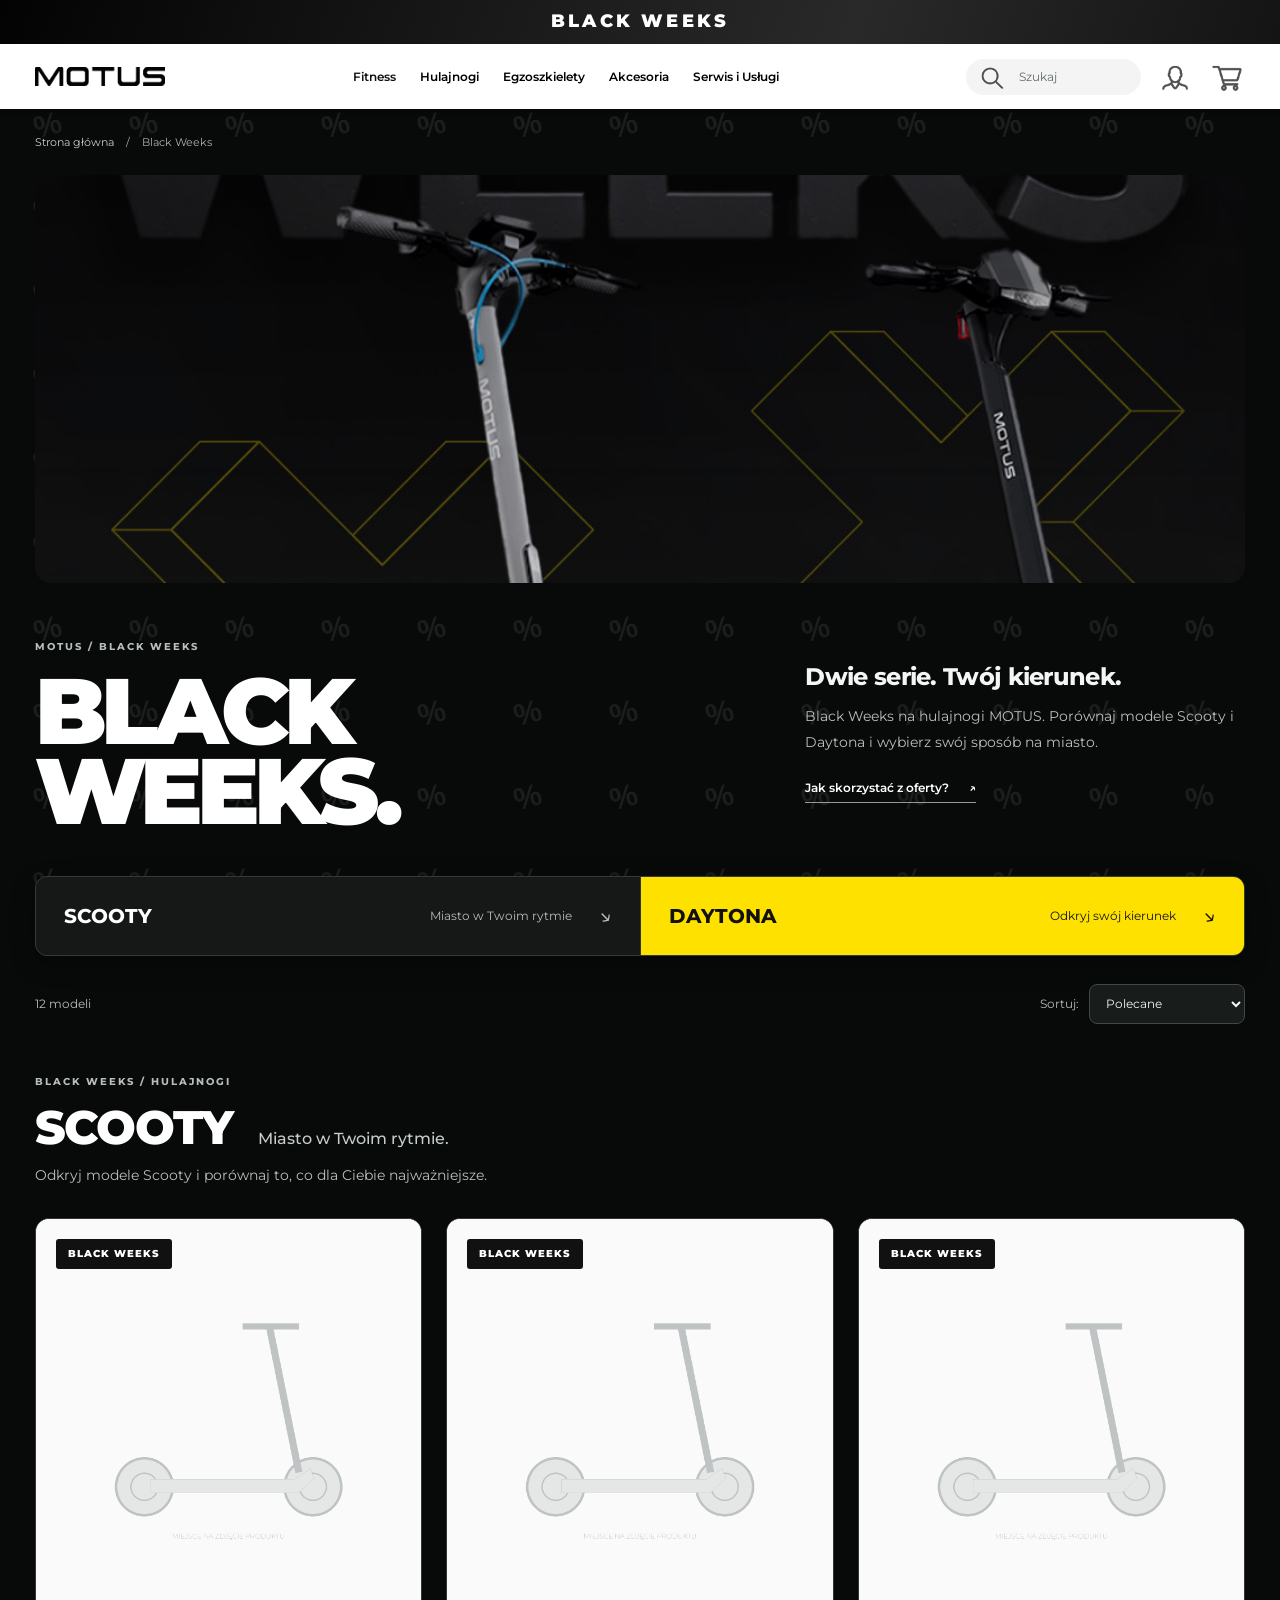
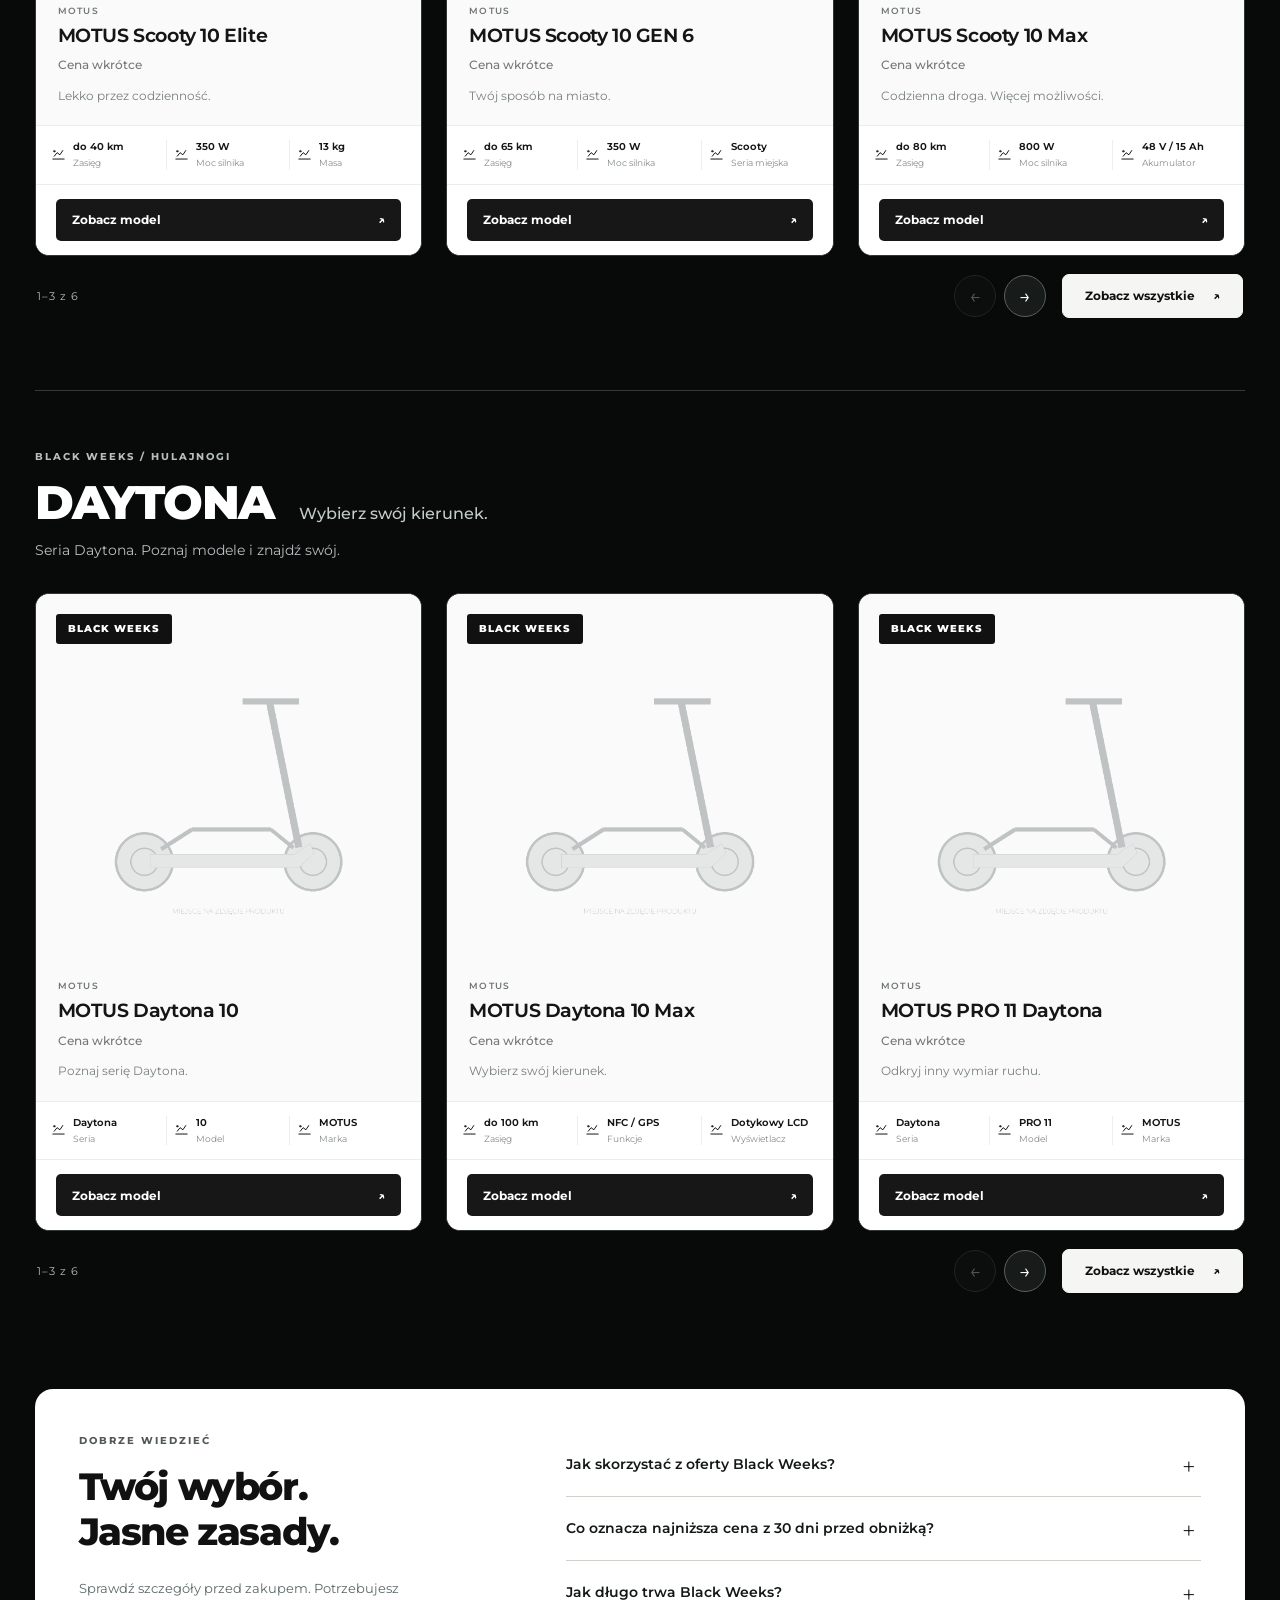
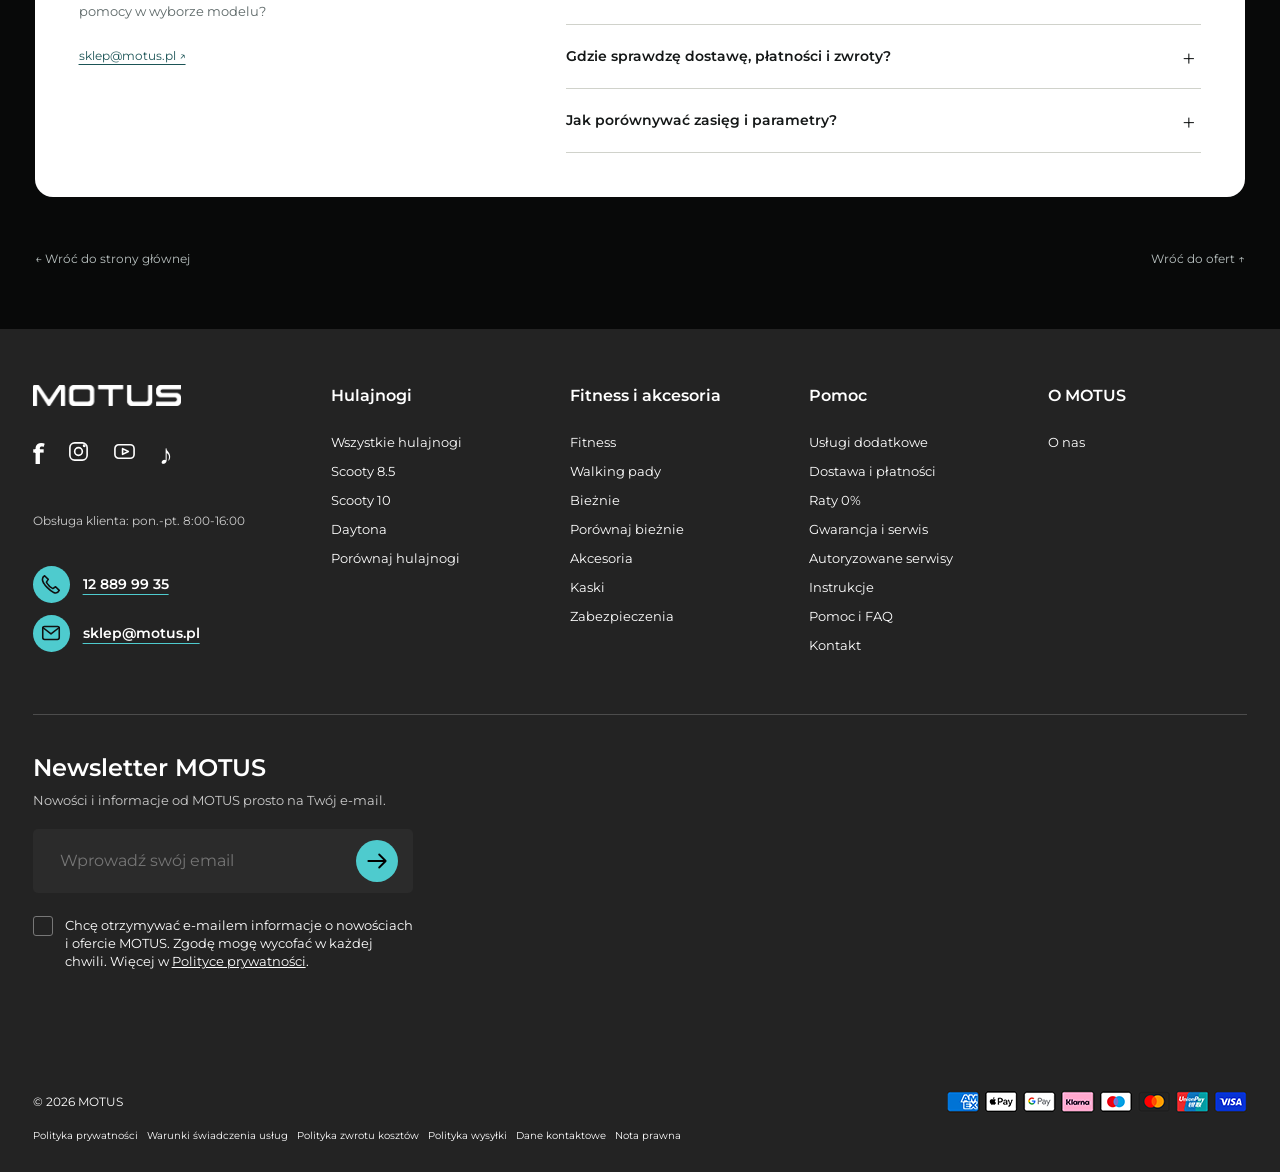
==== black-weeks.html @ 15ec22d4 "Add files via upload" ====
<!doctype html>
<html lang="pl"><head><meta charset="utf-8"><meta name="viewport" content="width=device-width, initial-scale=1"><title>BLACK WEEKS | MOTUS — Więcej ruchu. Na Twoich zasadach.</title><meta name="description" content="BLACK WEEKS MOTUS. Odkryj hulajnogi elektryczne Scooty i Daytona w akcji BLACK WEEKS MOTUS."><link rel="stylesheet" href="style.css"><link rel="stylesheet" href="black-weeks.css"><link rel="stylesheet" href="mega-menu.css"><script defer src="app.js"></script><script defer src="black-weeks-data.js"></script><script defer src="black-weeks.js"></script><script defer src="mega-menu.js"></script></head><body class="bw-page"><a class="skip-link" href="#main-content">Przejdź do treści</a>
<svg class="symbols" xmlns="http://www.w3.org/2000/svg"><defs>



<symbol id="arrow" viewBox="0 0 24 24"><path d="M4 12h16m-6-6 6 6-6 6"/></symbol>
<symbol id="phone" viewBox="0 0 24 24"><path d="m5 3 4 4-2 3c2 4 3 5 7 7l3-2 4 4c-3 6-9 1-13-3S0 6 5 3Z"/></symbol>
<symbol id="mail" viewBox="0 0 24 24"><rect x="3" y="5" width="18" height="14" rx="2"/><path d="m3 6 9 7 9-7"/></symbol>
<symbol id="instagram" viewBox="0 0 24 24"><rect x="3" y="3" width="18" height="18" rx="5"/><circle cx="12" cy="12" r="4"/><circle cx="18" cy="6" r=".7"/></symbol>
<symbol id="youtube" viewBox="0 0 24 24"><rect x="2" y="5" width="20" height="14" rx="4"/><path d="m10 9 6 3-6 3Z"/></symbol>
</defs></svg>
<a class="top-strip bw-topbar" href="black-weeks.html" aria-label="BLACK WEEKS — zobacz oferty"><span>BLACK WEEKS</span></a><header><button class="menu-toggle" type="button" aria-label="Otwórz menu" aria-expanded="false" aria-controls="main-nav"><span></span><span></span><span></span></button><a class="brand" href="index.html" aria-label="MOTUS — strona główna"><img src="assets/motus.png" alt="MOTUS"></a><nav id="main-nav" aria-label="Główna nawigacja"><button type="button" class="nav-inactive" disabled>Fitness</button><button type="button" class="mega-trigger" data-mega="scooters" aria-expanded="false" aria-controls="mega-scooters">Hulajnogi</button><button type="button" class="nav-inactive">Egzoszkielety</button><button type="button" class="nav-inactive">Akcesoria</button><button type="button" class="nav-inactive">Serwis i Usługi</button></nav><div class="tools"><form id="search-form" role="search"><button aria-label="Szukaj"><img class="header-icon" src="assets/icon-search.png" alt=""></button><input aria-label="Wyszukaj produkt" placeholder="Szukaj" maxlength="80"></form><button class="icon-button" data-demo="Panel klienta" aria-label="Konto klienta"><img class="header-icon" src="assets/icon-user.png" alt=""></button><button class="icon-button" data-demo="Twój koszyk jest pusty." aria-label="Koszyk"><img class="header-icon" src="assets/icon-cart.png" alt=""></button></div><div class="mega-shell" id="mega-shell" hidden></div></header><button class="menu-backdrop" type="button" aria-label="Zamknij menu" hidden></button>
<main id="main-content" class="bw-main">
<div class="bw-breadcrumb"><a href="index.html">Strona główna</a><span aria-hidden="true">/</span><span aria-current="page">Black Weeks</span></div>
<section class="bw-hero" aria-label="Baner BLACK WEEKS MOTUS"><picture><source media="(max-width:600px)" srcset="assets/black-weeks-hero-mobile.jpg" width="1080" height="1350"><img src="assets/black-weeks-hero.jpg" width="1816" height="612" alt="Czarna i grafitowa kompozycja z żółtym akcentem — baner Black Weeks MOTUS" fetchpriority="high"></picture></section>
<section class="bw-intro" aria-labelledby="bw-title"><div><p class="bw-kicker">MOTUS / BLACK WEEKS</p><h1 id="bw-title">BLACK<br><span>WEEKS.</span></h1></div><div class="bw-intro-copy"><p>Dwie serie. Twój kierunek.</p><p>Black Weeks na hulajnogi MOTUS. Porównaj modele Scooty i Daytona i wybierz swój sposób na miasto.</p><p class="bw-dates" id="bw-dates" hidden></p><a class="bw-inline-link" href="#bw-faq">Jak skorzystać z oferty? <span aria-hidden="true">↗</span></a></div></section>
<nav class="bw-category-nav" aria-label="Serie hulajnóg Black Weeks"><a href="#scooty" class="is-active" aria-current="location"><strong>Scooty</strong><span>Miasto w Twoim rytmie <b aria-hidden="true">↘</b></span></a><a href="#daytona"><strong>Daytona</strong><span>Odkryj swój kierunek <b aria-hidden="true">↘</b></span></a></nav>
<div class="bw-shopping-tools"><p id="bw-count" role="status">Oferty Black Weeks</p><label>Sortuj: <select id="bw-sort"><option value="recommended">Polecane</option><option value="price-up">Cena: rosnąco</option><option value="price-down">Cena: malejąco</option><option value="name">Nazwa: A–Z</option></select></label></div>


<section class="bw-product-section" id="scooty" aria-labelledby="scooty-title"><div class="bw-section-head"><div><p class="bw-kicker">BLACK WEEKS / HULAJNOGI</p><h2 id="scooty-title">Scooty<span>Miasto w Twoim rytmie.</span></h2><p>Odkryj modele Scooty i porównaj to, co dla Ciebie najważniejsze.</p></div></div><div class="bw-carousel" data-carousel="scooty"><div class="bw-product-grid" data-product-group="scooty" tabindex="0" aria-label="Oferty scooty — przewijaj poziomo"></div><div class="bw-carousel-bottom"><p class="bw-carousel-status" aria-live="polite"></p><div><button type="button" class="bw-carousel-prev" aria-label="Poprzednie produkty scooty">←</button><button type="button" class="bw-carousel-next" aria-label="Następne produkty scooty">→</button><button type="button" class="bw-see-all">Zobacz wszystkie <span aria-hidden="true">↗</span></button></div></div></div></section>
<section class="bw-product-section" id="daytona" aria-labelledby="daytona-title"><div class="bw-section-head"><div><p class="bw-kicker">BLACK WEEKS / HULAJNOGI</p><h2 id="daytona-title">Daytona<span>Wybierz swój kierunek.</span></h2><p>Seria Daytona. Poznaj modele i znajdź swój.</p></div></div><div class="bw-carousel" data-carousel="daytona"><div class="bw-product-grid" data-product-group="daytona" tabindex="0" aria-label="Oferty daytona — przewijaj poziomo"></div><div class="bw-carousel-bottom"><p class="bw-carousel-status" aria-live="polite"></p><div><button type="button" class="bw-carousel-prev" aria-label="Poprzednie produkty daytona">←</button><button type="button" class="bw-carousel-next" aria-label="Następne produkty daytona">→</button><button type="button" class="bw-see-all">Zobacz wszystkie <span aria-hidden="true">↗</span></button></div></div></div></section>
<section class="bw-help" id="bw-faq" aria-labelledby="bw-faq-title"><div><p class="bw-kicker">DOBRZE WIEDZIEĆ</p><h2 id="bw-faq-title">Twój wybór.<br>Jasne zasady.</h2><p>Sprawdź szczegóły przed zakupem. Potrzebujesz pomocy w wyborze modelu?</p><a href="mailto:sklep@motus.pl">sklep@motus.pl ↗</a></div><div class="bw-faq-list"><details><summary>Jak skorzystać z oferty Black Weeks?</summary><p>Wybierz serię hulajnóg, porównaj modele i otwórz szczegóły interesującego produktu. Przed zakupem sprawdź cenę, dostępność i warunki oferty na jego karcie.</p></details><details><summary>Co oznacza najniższa cena z 30 dni przed obniżką?</summary><p>To najniższa cena produktu z 30 dni poprzedzających wprowadzenie obniżki. Pozwala porównać aktualną ofertę z wcześniejszą ceną. Podany procent obniżki jest liczony od tej wartości.</p></details><details><summary>Jak długo trwa Black Weeks?</summary><p id="bw-duration">Termin akcji pojawi się po potwierdzeniu harmonogramu. Aktualne warunki sprawdzisz przy wybranej ofercie.</p><a data-campaign-link="termsUrl" hidden>Regulamin Black Weeks ↗</a></details><details><summary>Gdzie sprawdzę dostawę, płatności i zwroty?</summary><p>Szczegóły dostawy, dostępnych płatności oraz zwrotów sprawdzisz w warunkach sklepu i przed złożeniem zamówienia.</p><div class="bw-faq-links"><a data-campaign-link="shippingUrl" hidden>Dostawa i płatności ↗</a><a data-campaign-link="returnsUrl" hidden>Warunki zwrotów ↗</a></div></details><details><summary>Jak porównywać zasięg i parametry?</summary><p>Parametry prezentowane na kafelkach ułatwiają pierwszy wybór. Zasięg „do” jest wartością maksymalną deklarowaną dla określonych warunków. Pełną specyfikację i ograniczenia użytkowania sprawdź na karcie modelu.</p></details></div></section>
<div class="bw-bottom-cta"><a href="index.html">← Wróć do strony głównej</a><a href="#bw-title">Wróć do ofert ↑</a></div>
<noscript><p class="bw-noscript">Włącz JavaScript, aby wyświetlić oferty i sortować produkty.</p></noscript></main><footer><div class="footer-top"><section class="contact"><a href="index.html"><img class="footer-logo" src="assets/motus-white.png" alt="MOTUS"></a><div class="socials"><button data-demo="Facebook MOTUS" aria-label="Facebook"><b>f</b></button><button data-demo="Instagram MOTUS" aria-label="Instagram"><svg><use href="#instagram"/></svg></button><button data-demo="YouTube MOTUS" aria-label="YouTube"><svg><use href="#youtube"/></svg></button><button data-demo="TikTok MOTUS" aria-label="TikTok"><b>♪</b></button></div><p>Obsługa klienta: pon.-pt. 8:00-16:00</p><a class="contact-link" href="tel:+48128899935"><i><svg><use href="#phone"/></svg></i>12 889 99 35</a><a class="contact-link" href="mailto:sklep@motus.pl"><i><svg><use href="#mail"/></svg></i>sklep@motus.pl</a></section><section><h2>Hulajnogi</h2><div class="footer-links" data-links="Wszystkie hulajnogi|Scooty 8.5|Scooty 10|Daytona|Porównaj hulajnogi"></div></section><section><h2>Fitness i akcesoria</h2><div class="footer-links" data-links="Fitness|Walking pady|Bieżnie|Porównaj bieżnie|Akcesoria|Kaski|Zabezpieczenia"></div></section><section><h2>Pomoc</h2><div class="footer-links" data-links="Usługi dodatkowe|Dostawa i płatności|Raty 0%|Gwarancja i serwis|Autoryzowane serwisy|Instrukcje|Pomoc i FAQ|Kontakt"></div></section><section><h2>O MOTUS</h2><div class="footer-links" data-links="O nas"></div></section></div><section class="footer-news"><h2>Newsletter MOTUS</h2><p>Nowości i informacje od MOTUS prosto na Twój e-mail.</p><form class="newsletter dark" novalidate><div class="email-row"><input type="email" autocomplete="email" inputmode="email" aria-label="Twój e-mail do newslettera" placeholder="Wprowadź swój email" required maxlength="254"><button type="submit" aria-label="Zapisz się do newslettera"><svg><use href="#arrow"/></svg></button></div><label class="consent"><input type="checkbox" required><span>Chcę otrzymywać e-mailem informacje o nowościach i ofercie MOTUS. Zgodę mogę wycofać w każdej chwili. Więcej w <button type="button" data-demo="Polityka prywatności">Polityce prywatności</button>.</span></label><p class="form-status" aria-live="polite"></p></form></section><div class="footer-bottom"><div><p>© 2026 MOTUS</p><div class="legal" data-links="Polityka prywatności|Warunki świadczenia usług|Polityka zwrotu kosztów|Polityka wysyłki|Dane kontaktowe|Nota prawna"></div></div><img src="assets/payments.png" alt="Placeholder metod płatności"></div></footer>
<dialog id="info-dialog"><button class="close" aria-label="Zamknij">×</button><p class="eyebrow">MOTUS</p><h2></h2><p class="dialog-copy"></p><button class="dialog-ok">Rozumiem</button></dialog><div class="toast" role="status"></div><noscript><p class="no-js">Włącz JavaScript, aby korzystać z formularzy i wyszukiwarki.</p></noscript></body></html>
---- style.css ----
@font-face{font-family:Montserrat;src:url("assets/Montserrat-Variable.ttf") format("truetype");font-style:normal;font-weight:100 900;font-display:swap}
:root{--aqua:#4ecbce;--yellow:var(--aqua);--ink:#0a0a0a}*{box-sizing:border-box}html{scroll-behavior:smooth}body{margin:0;color:var(--ink);font-family:Montserrat,Arial,Helvetica,sans-serif;background:white;min-width:1100px}button,input{font:inherit}button,a,input{ -webkit-tap-highlight-color:transparent}button,a{touch-action:manipulation}button{cursor:pointer}a{color:inherit}svg{width:26px;height:26px;fill:none;stroke:currentColor;stroke-width:1.7;stroke-linecap:round;stroke-linejoin:round}.symbols{position:absolute;width:0;height:0;overflow:hidden}.top-strip{height:42px;background:var(--aqua)}header{height:74px;display:flex;align-items:center;justify-content:space-between;padding:0 2.7%;box-shadow:0 3px 5px #0002;gap:24px;position:relative;z-index:5;background:#fff}.brand img{width:194px;display:block}nav{display:flex;gap:46px;margin-left:auto;margin-right:auto}nav button{border:0;background:none;font-size:18px;font-weight:600;white-space:nowrap;padding:23px 0;position:relative}.tools{display:flex;align-items:center;gap:22px}#search-form{display:flex;align-items:center;width:220px;background:#f4f4f4;border-radius:30px;padding:5px 13px;transition:box-shadow .2s}#search-form:focus-within{box-shadow:0 0 0 2px var(--aqua)}#search-form button{border:0;background:none;padding:0;display:flex;color:#555}#search-form input{border:0;outline:0;background:transparent;min-width:0;width:100%;padding-left:14px;font-size:18px}.icon-button{padding:3px;border:0;background:none;color:#555;transition:color .2s,transform .2s}.icon-button:hover{color:var(--aqua);transform:translateY(-2px)}.icon-button svg{width:30px;height:30px}main{padding:50px 2.7% 0}.tiles{display:grid;grid-template-columns:1fr 1fr;gap:26px}.tile{display:block;position:relative;border-radius:17px;overflow:hidden;background:#e4eeee;aspect-ratio:895/612;isolation:isolate}.tile.wide{grid-column:1/-1;aspect-ratio:1816/612}.tile img{display:block;width:100%;height:100%;object-fit:cover;transition:transform .65s cubic-bezier(.2,.65,.3,1),filter .4s}.tile:hover img{transform:scale(1.025);filter:brightness(.94)}.premiere{text-align:center;padding:68px 0 60px;min-height:320px}.premiere h1{font-size:36px;margin:0 0 5px;font-weight:600;letter-spacing:-.6px}.premiere>p{font-size:21px;font-weight:600;margin:0 0 25px}.newsletter.light{width:735px;max-width:90%;margin:auto}.email-row{display:flex;align-items:center;gap:12px}.light .email-row input{width:100%;height:36px;border:2px solid #cecece;border-radius:22px;padding:0 18px;font-size:19px;min-width:0}.light .email-row button{border:2px solid black;border-radius:24px;background:white;white-space:nowrap;font-size:18px;font-weight:600;padding:5px 15px;transition:.2s}.light .email-row button:hover{background:black;color:white}.consent{display:flex;gap:12px;text-align:left;align-items:flex-start;cursor:pointer;font-size:12px;line-height:1.4;margin-top:19px}.consent input{appearance:none;flex-shrink:0;margin:0;width:20px;height:20px;border:1px solid #999;border-radius:3px;display:grid;place-items:center;cursor:pointer}.consent input:checked{background:var(--aqua);border-color:var(--aqua)}.consent input:checked:after{content:'✓';font-size:15px;color:#111}.consent button{display:inline;color:inherit;padding:0;border:0;background:none;font-size:inherit;text-decoration:underline}.light .consent span{color:#666}.form-status{font-size:13px;min-height:18px;margin:9px 0 0;text-align:left}.form-status.error{color:#bf2635}.form-status.success{color:#23877d}input[aria-invalid=true]{border-color:#bf2635!important}footer{background:#232323;color:#fff;padding:72px 2.55% 30px}.footer-top{display:grid;grid-template-columns:1.3fr 1fr 1fr 1fr 1fr;gap:60px;padding-bottom:68px;border-bottom:1px solid #ffffff30}.footer-logo{width:148px;display:block}.socials{display:flex;gap:23px;margin-top:34px;align-items:center}.socials button{border:0;padding:0;background:none;color:white;transition:color .2s,transform .2s}.socials button:hover{color:var(--yellow);transform:translateY(-3px)}.socials svg{width:23px;height:23px}.socials b{font-size:28px;line-height:1}.contact>p{font-size:14px;color:#ccc;margin:45px 0 38px}.contact-link{display:flex;align-items:center;gap:13px;font-size:16px;font-weight:600;text-decoration-color:var(--yellow);text-underline-offset:5px;margin-bottom:12px}.contact-link i{border-radius:50%;background:var(--yellow);color:#111;display:grid;place-items:center;width:37px;height:37px}.contact-link svg{width:22px;height:22px}footer h2{font-size:16px;margin:1px 0 29px;font-weight:600}.footer-links{display:flex;align-items:flex-start;flex-direction:column;gap:16px}.footer-links button,.legal button{border:0;background:none;color:inherit;font-size:15px;padding:0;text-align:left;transition:color .2s}.footer-links button:hover,.legal button:hover{color:var(--yellow);text-decoration:underline;text-underline-offset:4px}.footer-news{margin-top:38px;width:453px}.footer-news h2{font-size:24px;margin:0 0 10px}.footer-news>p{font-size:13px;color:#ccc;margin:0 0 21px}.dark .email-row{background:#2b2b2b;border-radius:5px;padding:11px 15px 11px 25px}.dark .email-row input{width:100%;min-width:0;background:transparent;border:0;color:#fff;outline:0;font-size:15px;height:40px}.dark .email-row:focus-within{outline:1px solid var(--yellow)}.dark .email-row button{border:0;width:42px;height:42px;flex-shrink:0;display:grid;place-items:center;background:var(--yellow);border-radius:50%;transition:transform .2s}.dark .email-row button:hover{transform:translateX(3px)}.dark .consent{font-size:13px;line-height:1.4;margin-top:23px}.dark .consent input{width:18px;height:18px;background:transparent;border-color:#777}.dark .consent input:checked{background:var(--yellow)}.dark .form-status.error{color:#ff9aa4}.dark .form-status.success{color:#78ded1}.footer-bottom{display:flex;justify-content:space-between;align-items:flex-end;margin-top:86px;font-size:12px}.footer-bottom p{margin:0 0 20px}.legal{display:flex;gap:12px}.legal button{font-size:12px}.footer-bottom>img{width:300px;height:80px;object-fit:contain;object-position:bottom}dialog{border:0;border-radius:20px;max-width:500px;padding:44px;box-shadow:0 30px 100px #0004}dialog::backdrop{background:#0006;backdrop-filter:blur(5px)}dialog h2{font-size:28px}.dialog-copy{color:#666;line-height:1.6}.eyebrow{color:var(--aqua);letter-spacing:3px;font-size:12px;font-weight:bold}.close{position:absolute;right:15px;top:10px;border:0;background:none;font-size:30px}.dialog-ok{border:0;border-radius:30px;background:var(--aqua);padding:12px 25px;font-weight:bold;margin-top:15px}.toast{position:fixed;bottom:24px;left:50%;transform:translate(-50%,15px);background:#222;color:white;padding:14px 24px;border-radius:10px;opacity:0;pointer-events:none;z-index:20;transition:.3s}.toast.show{opacity:1;transform:translate(-50%,0)}:focus-visible{outline:3px solid #26aeb2;outline-offset:5px}.no-js{position:fixed;bottom:0;background:var(--aqua);padding:14px;width:100%;margin:0}@media(max-width:1500px){.top-strip{height:31px}header{height:65px}.brand img{width:155px}nav{gap:28px}nav button{font-size:14px}.tools{gap:16px}#search-form{width:175px}#search-form input{font-size:14px}main{padding-top:38px}.tiles{gap:20px}.premiere{padding:52px 0 42px;min-height:260px}.premiere h1{font-size:29px}.premiere>p{font-size:17px}.newsletter.light{width:600px}footer{padding-top:56px}.footer-top{gap:40px;padding-bottom:50px}.footer-links{gap:13px}.footer-links button{font-size:13px}.contact>p{font-size:12px}.contact-link{font-size:14px}.footer-news{width:380px}.footer-bottom{margin-top:65px}.legal{gap:9px}.legal button{font-size:10px}}@media(prefers-reduced-motion:reduce){*,*:before,*:after{scroll-behavior:auto!important;transition:none!important;animation:none!important}}

/* Desktop update: raster header icons, expandable AI badge and category hover. */
.header-icon{display:block;width:30px;height:30px;object-fit:contain;transition:filter .2s}#search-form .header-icon{width:26px;height:26px}.icon-button:hover .header-icon{filter:brightness(0) saturate(100%) invert(75%) sepia(40%) saturate(621%) hue-rotate(132deg) brightness(91%) contrast(88%)}
.ai{position:absolute;z-index:3;top:0;right:0;display:flex;align-items:center;gap:0;width:38px;height:38px;padding:0 10px;border:0;border-radius:0 16px 0 10px;background:#ffffff20;color:#ffffffa6;overflow:hidden;text-align:left;white-space:nowrap;transition:width .4s ease,height .4s ease,background .3s,color .3s,padding .4s;cursor:help}.ai-mark{font-size:16px;font-weight:600;flex:none}.ai-copy{font-size:19px;font-weight:600;line-height:1.25;opacity:0;transform:translateX(8px);transition:opacity .2s,transform .3s;margin-left:24px}.ai:hover .ai-copy,.ai:focus-visible .ai-copy,.ai.is-open .ai-copy{opacity:1;transform:none;transition-delay:.1s}.ai-mark{transition:font-size .35s}
.tile-overlay{position:absolute;inset:35% 0 0;display:flex;flex-direction:column;justify-content:flex-end;padding:30px 32px;color:white;background:linear-gradient(0deg,#000f 0%,#000a 37%,#0000 100%);opacity:0;transform:translateY(10px);transition:opacity .35s,transform .35s;pointer-events:none}.tile:hover .tile-overlay,.tile:focus-within .tile-overlay{opacity:1;transform:none;pointer-events:auto}.tile-overlay h2{font-size:30px;line-height:1.2;font-weight:600;margin:0 0 3px}.tile-overlay p{font-size:17px;font-weight:500;margin:0 0 12px}.tile-actions{display:flex;gap:12px}.tile-actions button{border:1px solid white;background:transparent;color:white;font-size:13px;font-weight:500;border-radius:24px;padding:5px 13px;transition:background .2s,color .2s,border-color .2s,transform .2s}.tile-actions button:hover{background:var(--aqua);border-color:var(--aqua);color:#102526;transform:translateY(-2px)}.tile:has(.ai:hover) .tile-overlay{opacity:0;pointer-events:none}.light .email-row button:hover{background:var(--aqua);border-color:var(--aqua);color:#102526}.dialog-ok:hover{filter:brightness(.92)}.contact-link:hover{color:var(--aqua)}
@media(max-width:1500px){.ai{width:30px;height:30px;padding:0 8px}.ai-mark{font-size:12.5px}.ai-copy{font-size:15px;margin-left:20px}.tile-overlay{padding:23px 24px}.tile-overlay h2{font-size:24px}.tile-overlay p{font-size:14px}.tile-actions button{font-size:11px;padding:4px 11px}}

/* Revision 3: compact disclosure, centered signup and rotating information strip. */
nav{gap:32px}nav button{font-size:15px;padding:18px 0;transition:color .2s}nav button:hover,nav button:focus-visible{color:var(--aqua)}
.ai-copy{font-size:11px;line-height:1.2;margin-left:12px;white-space:nowrap;font-weight:500}
.ai:hover,.ai:focus-visible,.ai.is-open{width:410px;height:38px;padding:0 12px;background:#0b2020f2;color:white;border-radius:0 16px 0 10px}
.ai:hover .ai-mark,.ai:focus-visible .ai-mark,.ai.is-open .ai-mark{font-size:16px}
.premiere{display:flex;flex-direction:column;align-items:center;text-align:center;padding:68px 0 60px;min-height:320px}
.premiere h1{width:100%;font-size:36px;line-height:1.25;margin:0 0 5px;letter-spacing:-.6px;font-weight:600}
.premiere>p{width:100%;font-size:21px;line-height:1.4;margin:0 0 25px;font-weight:600}
.premiere .newsletter{margin:0 auto;width:735px;max-width:90%}.premiere .email-row{width:100%}.premiere .email-row input{flex:1}.premiere .consent{width:100%}
.top-strip{height:56px;display:flex;align-items:center;justify-content:center;background:var(--aqua);color:#102526}
.strip-inner{width:540px;display:grid;grid-template-columns:30px 1fr 30px;align-items:center;gap:20px}.strip-message{display:flex;align-items:center;justify-content:center;gap:9px;min-width:0;font-size:13px;line-height:1.3}.strip-text{white-space:nowrap}.strip-icon{display:flex;align-items:center;justify-content:center}.strip-icon svg{width:19px;height:19px;stroke-width:1.5}.strip-prev,.strip-next{border:0;background:none;color:inherit;font-size:23px;line-height:1;padding:4px;transition:transform .2s,opacity .2s}.strip-prev:hover{transform:translateX(-3px)}.strip-next:hover{transform:translateX(3px)}.strip-message.is-changing{animation:strip-fade .35s ease}.strip-message.is-premiere{font-weight:700}
@keyframes strip-fade{from{opacity:0;transform:translateY(5px)}to{opacity:1;transform:translateY(0)}}
@media(max-width:1500px){nav{gap:24px}nav button{font-size:12px}.ai-copy{font-size:10px;margin-left:10px}.ai:hover,.ai:focus-visible,.ai.is-open{width:365px;height:30px;padding:0 9px}.ai:hover .ai-mark,.ai:focus-visible .ai-mark,.ai.is-open .ai-mark{font-size:12.5px}.premiere{padding:52px 0 42px;min-height:260px}.premiere h1{font-size:29px}.premiere>p{font-size:17px}.premiere .newsletter{width:600px}.top-strip{height:42px}}

/* Responsive layout: desktop, tablet and portrait mobile. */
body{min-width:0;overflow-wrap:break-word}.brand{flex-shrink:0}.brand img{width:162px;height:auto}.tile picture{display:block;width:100%;height:100%}.category-image{width:100%;height:100%}.menu-toggle,.menu-backdrop{display:none}.skip-link{position:fixed;top:8px;left:8px;transform:translateY(-160%);background:white;padding:12px;z-index:100}.skip-link:focus{transform:none}.consent input{min-width:20px;min-height:20px}.newsletter input[type=email]{font-size:16px}button{font-family:inherit}dialog{width:min(500px,calc(100% - 32px));max-height:calc(100dvh - 32px);overflow:auto}.strip-inner{max-width:100%}.image-error{overflow-wrap:anywhere}
@media(max-width:1500px){.brand img{width:130px}}
@media(min-width:1025px) and (max-width:1200px){header{gap:16px;padding-inline:24px}nav{gap:17px}nav button{font-size:11px}.tools{gap:10px}#search-form{width:150px}.brand img{width:120px}.footer-top{gap:24px}.footer-bottom{gap:24px}.legal{flex-wrap:wrap}}
@media(max-width:1024px){
header{position:sticky;top:0;height:72px;padding:0 24px;gap:16px;flex-wrap:wrap;z-index:15}.brand img{width:122px}.menu-toggle{display:flex;flex-direction:column;justify-content:center;gap:5px;width:44px;height:44px;flex-shrink:0;border:0;background:none;padding:10px;color:#151515}.menu-toggle span{display:block;width:23px;height:2px;background:currentColor;transition:transform .2s,opacity .2s}.menu-toggle[aria-expanded=true] span:nth-child(1){transform:translateY(7px) rotate(45deg)}.menu-toggle[aria-expanded=true] span:nth-child(2){opacity:0}.menu-toggle[aria-expanded=true] span:nth-child(3){transform:translateY(-7px) rotate(-45deg)}
header nav{display:none;position:absolute;top:100%;left:0;width:min(400px,100%);margin:0;padding:22px 24px 28px;background:white;box-shadow:0 14px 22px #0002;border-top:1px solid #eee;max-height:calc(100dvh - 72px);overflow:auto;flex-direction:column;gap:0}header nav.is-open{display:flex}header nav button{text-align:left;font-size:16px;padding:18px 8px;border-bottom:1px solid #eee}.tools{margin-left:auto;gap:12px}#search-form{width:220px;height:40px}.icon-button{display:grid;place-items:center;width:44px;height:44px}.header-icon{width:25px;height:25px}.menu-backdrop:not([hidden]){display:block;position:fixed;inset:0;z-index:14;background:#0005;border:0;backdrop-filter:blur(2px)}body.menu-open{overflow:hidden}
main{padding:26px 24px 0}.tiles{gap:18px}.tile,.tile.wide{border-radius:14px}.footer-top{grid-template-columns:repeat(4,minmax(0,1fr));gap:30px}.contact{grid-column:1/-1}.contact>p{margin:24px 0 18px}.socials{margin-top:24px}.footer-bottom{align-items:flex-start;gap:28px;flex-direction:column;margin-top:40px}.legal{flex-wrap:wrap;gap:12px}.legal button{font-size:11px}.footer-bottom>img{height:50px;object-position:left}.premiere h1{font-size:27px}.premiere>p{font-size:16px}.premiere{padding:48px 0 38px}
}
/* Touch devices show category information without requiring hover. */
@media(hover:none),(pointer:coarse){.tile-overlay{opacity:1;transform:none;pointer-events:auto}.tile:has(.ai:hover) .tile-overlay{opacity:1;pointer-events:auto}.tile:hover img{transform:none;filter:none}}
@media(max-width:760px){.footer-top{grid-template-columns:repeat(2,minmax(0,1fr))}.footer-links button{font-size:14px}.footer-links{gap:17px}footer{padding:40px 24px 24px}.footer-news{width:100%;max-width:453px}.premiere .newsletter{max-width:100%}#search-form{width:180px}.ai-copy{white-space:normal}.ai:hover,.ai:focus-visible,.ai.is-open{max-width:100%;width:330px;height:38px}.ai{height:38px;width:38px;padding:0 10px}.ai-mark,.ai:hover .ai-mark,.ai:focus-visible .ai-mark,.ai.is-open .ai-mark{font-size:16px}}
@media(max-width:600px){
.top-strip{height:44px}.strip-inner{width:100%;padding:0 10px;grid-template-columns:36px 1fr 36px;gap:4px}.strip-prev,.strip-next{width:36px;height:40px;display:grid;place-items:center;font-size:21px}.strip-message{font-size:10px;gap:6px;line-height:1.3}.strip-text{white-space:normal;text-align:center}.strip-icon svg{width:17px;height:17px;flex-shrink:0}
header{height:112px;padding:10px 16px 8px;gap:4px 10px;display:grid;grid-template-columns:40px 1fr auto;grid-template-rows:40px 40px}.menu-toggle{width:40px;height:40px;padding:8px}.brand img{width:110px}.tools{display:contents}.tools .icon-button{grid-column:3;grid-row:1;width:40px;height:40px}.tools .icon-button[data-demo="Panel klienta"]{display:none}#search-form{grid-column:1/-1;grid-row:2;width:100%;height:38px;border-radius:8px;padding:0 12px}#search-form input{font-size:16px;padding-left:10px;height:38px}#search-form button{min-width:28px;min-height:34px;align-items:center}#search-form .header-icon{width:21px;height:21px}header nav{max-height:calc(100dvh - 112px);width:100%;padding:12px 18px 24px}header nav::after{content:'MOTUS · Ruch w Twoim rytmie';font-size:11px;color:#777;padding:24px 8px 0}
main{padding:16px 12px 0}.tiles{grid-template-columns:minmax(0,1fr);gap:14px}.tile,.tile.wide{grid-column:auto;aspect-ratio:1080/1350;border-radius:14px}.tile-overlay,.tile:hover .tile-overlay,.tile:focus-within .tile-overlay,.tile:has(.ai:hover) .tile-overlay{inset:35% 0 0;opacity:1;transform:none;pointer-events:auto;padding:22px 20px;background:linear-gradient(0deg,#000e 0%,#0008 48%,#0000 100%)}.tile-overlay h2{font-size:26px;font-weight:600;margin-bottom:5px}.tile-overlay p{font-size:13px;line-height:1.5;margin:0 0 14px}.tile-actions{gap:8px;flex-wrap:wrap}.tile-actions button{font-size:11px;min-height:40px;padding:8px 14px;border-radius:24px}.tile:hover img{transform:none;filter:none}.ai{width:34px;height:34px;border-radius:0 14px 0 9px;padding:0 9px}.ai-mark,.ai:hover .ai-mark,.ai:focus-visible .ai-mark,.ai.is-open .ai-mark{font-size:14px}.ai-copy{font-size:9px;line-height:1.3;margin-left:10px}.ai:hover,.ai:focus-visible,.ai.is-open{width:min(310px,100%);height:34px;padding:0 9px;border-radius:0 14px 0 9px}
.premiere{padding:42px 8px 34px;min-height:0}.premiere h1{font-size:25px;line-height:1.25;max-width:360px;letter-spacing:-.6px;margin-bottom:12px;text-wrap:balance}.premiere>p{font-size:14px;line-height:1.6;font-weight:500;max-width:360px;margin-bottom:22px}.premiere .newsletter{width:100%;max-width:420px}.light .email-row{flex-direction:column;align-items:stretch;gap:10px}.light .email-row input{flex:auto;width:100%;height:46px;padding:0 15px;border-radius:8px}.light .email-row button{height:44px;border:0;border-radius:8px;background:var(--aqua);color:#102526;font-size:14px}.consent{font-size:11px;line-height:1.6;gap:10px;margin-top:16px}.form-status{font-size:12px;line-height:1.5}.dark .consent{font-size:11px}.dark .email-row{padding:8px 12px 8px 15px}.dark .email-row input{font-size:16px}.dark .email-row button{width:40px;height:40px}
footer{padding:36px 20px 25px}.footer-top{gap:32px 18px;padding-bottom:32px}.footer-logo{width:120px}.socials{gap:12px;margin-top:17px}.socials button{width:38px;height:38px;display:grid;place-items:center}.socials b{font-size:25px}.contact>p{font-size:11px;margin:22px 0 17px}.contact-link{font-size:13px;min-height:40px}.contact-link i{width:32px;height:32px}.footer-top h2{font-size:13px;margin-bottom:20px}.footer-links{gap:3px}.footer-links button{font-size:12px;min-height:36px;line-height:1.5;padding:6px 0}.footer-news{margin-top:30px}.footer-news h2{font-size:21px}.footer-news>p{font-size:11px;line-height:1.6}.footer-bottom{margin-top:35px;gap:17px}.footer-bottom p{font-size:10px;margin-bottom:16px}.legal{gap:3px 12px}.legal button{font-size:10px;min-height:32px}.footer-bottom>img{width:260px;max-width:100%;height:auto}.toast{width:calc(100% - 32px);font-size:12px;line-height:1.5}dialog{padding:32px 24px}dialog h2{font-size:23px}.dialog-copy{font-size:14px}.dialog-ok{min-height:44px}
}
@media(max-width:360px){.strip-message{font-size:9px}.tile-overlay{padding:18px 16px!important}.tile-overlay h2{font-size:23px}.tile-actions button{font-size:10px;padding:8px 11px}.premiere h1{font-size:23px}.ai-copy{font-size:8.5px}.ai:hover,.ai:focus-visible,.ai.is-open{width:285px}}
@media(prefers-reduced-motion:reduce){*,*::before,*::after{animation:none!important;transition:none!important;scroll-behavior:auto!important}}

.mobile-account{display:none}@media(max-width:600px){header nav .mobile-account{display:block}}

/* Why MOTUS and purchase reassurance. Shared PNG assets for both sections. */
.why-motus{padding-top:76px}.section-heading{text-align:center;margin-bottom:34px}.section-heading h2{font-size:36px;font-weight:600;letter-spacing:-1px;line-height:1.2;margin:0 0 12px}.section-heading p{margin:0;font-size:15px;line-height:1.6;color:#697273}.benefits-grid{display:grid;grid-template-columns:repeat(3,minmax(0,1fr));gap:18px}.benefit-card{min-width:0;display:flex;flex-direction:column;align-items:flex-start;padding:28px;border:1px solid #e8eeee;border-radius:16px;background:#f7f9f9;transition:background .25s,border-color .25s,transform .25s}.benefit-card:hover{background:#f0fafa;border-color:var(--aqua);transform:translateY(-4px)}.benefit-icon{width:68px;height:68px;border-radius:16px;background:#e4f6f5;display:grid;place-items:center;margin-bottom:22px}.benefit-icon img{display:block;width:56px;height:56px;object-fit:contain}.benefit-card h3{font-size:19px;font-weight:600;line-height:1.35;letter-spacing:-.3px;margin:0 0 12px}.benefit-card>p{font-size:13px;line-height:1.75;color:#657071;margin:0 0 20px}.text-action{margin-top:auto;border:0;background:none;padding:8px 0;display:flex;align-items:center;gap:12px;font-size:13px;font-weight:600;text-align:left;min-height:36px;transition:color .2s}.text-action span{transition:transform .2s}.text-action:hover{color:#228c8f}.text-action:hover span{transform:translate(2px,-2px)}.purchase-benefits{padding:12px 0 60px}.purchase-benefits ul{list-style:none;margin:0;padding:0;display:grid;grid-template-columns:repeat(4,minmax(0,1fr));gap:16px}.purchase-benefits li{min-width:0;display:flex;align-items:flex-start;gap:16px;padding:26px 22px;border-radius:14px;background:#f5f7f7}.purchase-icon{width:52px;height:52px;border-radius:50%;display:grid;place-items:center;background:#d9f2f1;flex-shrink:0}.purchase-icon img{display:block;width:38px;height:38px;object-fit:contain}.purchase-benefits h3{font-size:16px;font-weight:500;line-height:1.5;margin:0 0 7px}.purchase-benefits p{font-size:12px;color:#687273;line-height:1.6;margin:0}.payment-action{border:0;background:none;color:inherit;text-decoration:underline;text-underline-offset:4px;text-align:left;padding:0;font:inherit;transition:color .2s}.payment-action:hover{color:#228c8f}
@media(min-width:1700px){.benefits-grid{grid-template-columns:repeat(6,minmax(0,1fr))}.benefit-card{padding:24px 22px}.benefit-card h3{font-size:17px}}
@media(max-width:1200px){.purchase-benefits ul{grid-template-columns:repeat(2,minmax(0,1fr))}.why-motus{padding-top:56px}.section-heading h2{font-size:30px}}
@media(max-width:760px){.benefits-grid{grid-template-columns:repeat(2,minmax(0,1fr));gap:14px}.benefit-card{padding:22px}.section-heading h2{font-size:28px}.purchase-benefits li{padding:22px 18px;gap:12px}.purchase-benefits h3{font-size:14px}}
@media(max-width:600px){.why-motus{padding:40px 4px 0}.section-heading{margin-bottom:22px}.section-heading h2{font-size:27px;letter-spacing:-.6px;margin-bottom:9px}.section-heading p{font-size:12px}.benefits-grid{grid-template-columns:minmax(0,1fr);gap:12px}.benefit-card{display:grid;grid-template-columns:50px minmax(0,1fr);gap:0 16px;padding:20px;border-radius:14px}.benefit-icon{grid-column:1;grid-row:1/4;width:50px;height:50px;border-radius:13px;margin:0}.benefit-icon img{width:43px;height:43px}.benefit-card h3{grid-column:2;font-size:16px;line-height:1.4;margin:0 0 8px}.benefit-card>p{grid-column:2;font-size:12px;line-height:1.65;margin:0 0 8px}.text-action{grid-column:2;font-size:12px;min-height:44px;margin:0;padding:8px 0}.benefit-card:hover{transform:none}.purchase-benefits{padding:0 4px 36px}.purchase-benefits ul{grid-template-columns:minmax(0,1fr);gap:10px}.purchase-benefits li{align-items:center;padding:18px 20px;gap:16px}.purchase-icon{width:46px;height:46px}.purchase-icon img{width:34px;height:34px}.purchase-benefits h3{font-size:14px;margin-bottom:4px}.purchase-benefits p{font-size:11px}.payment-action{min-height:30px}.text-action:hover,.payment-action:hover{color:#228c8f}}
@media(prefers-reduced-motion:reduce){.benefit-card,.text-action,.text-action span,.payment-action{transition:none}}

/* Signup: neutral surface, consistent typography and clear form states. */
.premiere{background:#f3f4f4;border:1px solid #e8ebeb;border-radius:18px;margin:64px 0 44px;padding:52px 32px 40px;min-height:0;gap:0;font-family:Montserrat,Arial,Helvetica,sans-serif}.premiere h1{font-size:32px;line-height:1.3;font-weight:600;letter-spacing:-.7px;margin:0 0 10px;max-width:900px;text-wrap:balance}.premiere>p{font-size:16px;line-height:1.65;font-weight:500;color:#454e4f;margin:0 0 26px;max-width:760px}.premiere .newsletter{width:680px;max-width:100%;margin:0 auto}.signup-label{display:block;text-align:left;font-size:13px;font-weight:600;line-height:1.5;margin-bottom:8px}.premiere .email-row{gap:12px;align-items:stretch}.premiere .email-row input{height:46px;background:#fff;border:1px solid #a6afb0;border-radius:8px;font-size:16px;line-height:1.5;padding:10px 14px}.premiere .email-row input::placeholder{color:#697273;opacity:1}.premiere .email-row button{min-height:46px;flex-shrink:0;border-radius:8px;border:1px solid var(--aqua);background:var(--aqua);color:#102526;font-size:14px;line-height:1.5;font-weight:600;padding:10px 22px;transition:background .2s,border-color .2s}.premiere .email-row button:hover{background:#74d6d8;border-color:#74d6d8;color:#102526}.premiere .consent{gap:12px;font-size:12px;line-height:1.7;margin-top:18px}.premiere .consent span{color:#454e4f}.premiere .consent input{width:22px;height:22px;min-width:22px;min-height:22px;border-color:#929d9e;background:#fff;margin-top:1px}.premiere .consent input:checked{background:var(--aqua);border-color:#25888a}.premiere .consent button:hover{color:#176669}.premiere .form-status{font-size:12px;line-height:1.6;min-height:20px;margin:12px 0 0}.premiere .form-status.error{color:#a31f31}.premiere .form-status.success{color:#19685e}.premiere :focus-visible{outline:3px solid #216b6e;outline-offset:3px}.purchase-benefits{padding-top:0}
@media(max-width:1024px){.premiere{margin:48px 0 32px;padding:42px 28px 32px}.premiere h1{font-size:28px}.premiere>p{font-size:15px}}
@media(max-width:600px){.premiere{margin:32px 0 26px;padding:30px 20px 24px;border-radius:14px}.premiere h1{font-size:24px;line-height:1.3;letter-spacing:-.5px;max-width:360px;margin-bottom:12px}.premiere>p{font-size:13px;line-height:1.7;margin-bottom:22px}.premiere .newsletter{width:100%;max-width:420px}.signup-label{font-size:12px}.premiere .email-row{flex-direction:column;gap:10px}.premiere .email-row input{flex:auto;width:100%;height:48px}.premiere .email-row button{min-height:46px;width:100%}.premiere .consent{font-size:11px;line-height:1.7;gap:10px;margin-top:16px}.premiere .form-status{margin-top:10px}}
@media(prefers-reduced-motion:reduce){.premiere .email-row button{transition:none}}

/* Floating navigation: compact frosted surface after scrolling. */
header{position:sticky;top:0;transition:background-color .25s,box-shadow .25s,backdrop-filter .25s;isolation:isolate}header.is-scrolled{background:rgb(255 255 255 / .78);backdrop-filter:blur(18px) saturate(140%);-webkit-backdrop-filter:blur(18px) saturate(140%);box-shadow:0 4px 20px #122c2d12}header.is-scrolled:hover,header.is-scrolled:focus-within,body.menu-open header{background:#fff;box-shadow:0 3px 12px #122c2d1a;backdrop-filter:none;-webkit-backdrop-filter:none}header .brand img{transition:transform .25s;transform-origin:left center}header.is-scrolled .brand img{transform:scale(.92)}header.is-scrolled:hover .brand img,header.is-scrolled:focus-within .brand img{transform:scale(1)}
@media(min-width:1025px){header{height:74px;max-height:74px;transition:max-height .25s,background-color .25s,box-shadow .25s,backdrop-filter .25s}header.is-scrolled{max-height:60px}header.is-scrolled:hover,header.is-scrolled:focus-within{max-height:74px}}
@media(min-width:1025px) and (max-width:1500px){header{height:65px;max-height:65px}header.is-scrolled{max-height:56px}header.is-scrolled:hover,header.is-scrolled:focus-within{max-height:65px}}
@media(hover:none),(pointer:coarse){header.is-scrolled{background:rgb(255 255 255 / .94)}header.is-scrolled .brand img{transform:none}}
@supports not (backdrop-filter:blur(1px)){header.is-scrolled{background:rgb(255 255 255 / .96)}}
html{scroll-padding-top:100px}#main-content{scroll-margin-top:20px}
@media(max-width:600px){html{scroll-padding-top:128px}}
@media(prefers-reduced-motion:reduce){header,header .brand img{transition:none}}

/* Search typography aligned with the main navigation. */
#search-form input{font-size:13px;line-height:1.5}#search-form input::placeholder{font-size:inherit;opacity:1;color:#62696a}
@media(max-width:1500px){#search-form input{font-size:12px}}
@media(max-width:1024px){#search-form input{font-size:14px}}
@media(max-width:600px){#search-form input{font-size:16px}#search-form input::placeholder{font-size:13px}}

/* Longevity mobile carousel: images rotate independently of the text. */
.longevity-slides,.longevity-controls{display:none}
@media(max-width:600px){.longevity-slides{display:block;position:absolute;inset:0;z-index:0;pointer-events:none}.longevity-slides img{position:absolute;inset:0;width:100%;height:100%;object-fit:cover;opacity:0;transition:opacity .65s ease;transform:none!important;filter:none!important}.longevity-slides img.is-current{opacity:1}.longevity-carousel .tile-overlay{z-index:1}.longevity-carousel .ai{z-index:3}.longevity-controls{position:absolute;top:10px;left:10px;z-index:4;display:flex;align-items:center;gap:0;padding:0 4px;border-radius:25px;background:#10252680;backdrop-filter:blur(8px)}.longevity-controls button{width:32px;height:34px;border:0;background:none;color:white;display:grid;place-items:center;padding:0}.longevity-dot::before{content:'';width:6px;height:6px;border-radius:50%;background:#ffffff70;transition:width .2s,background .2s}.longevity-dot[aria-pressed=true]::before{width:17px;border-radius:5px;background:#fff}.longevity-pause{font-size:13px;border-left:1px solid #ffffff30!important;margin-left:3px}.longevity-controls button:focus-visible{outline:2px solid white;outline-offset:0;border-radius:20px}}
@media(prefers-reduced-motion:reduce){.longevity-slides img,.longevity-dot::before{transition:none}}

/* Revision 11: persistent category copy, softer shading and bottom AI label. */
.tile .tile-overlay,.tile:hover .tile-overlay,.tile:focus-within .tile-overlay,.tile:has(.ai:hover) .tile-overlay{opacity:1;transform:none;pointer-events:auto;background:linear-gradient(0deg,rgba(0,0,0,.62) 0%,rgba(0,0,0,.25) 38%,rgba(0,0,0,0) 85%);padding-bottom:58px}
.tile .ai,.tile .ai:hover,.tile .ai:focus-visible,.tile .ai.is-open{top:auto;bottom:0;right:0;border-radius:10px 0 16px 0}
.tile:hover .category-image{filter:none}
@media(max-width:600px){.tile .tile-overlay,.tile:hover .tile-overlay,.tile:focus-within .tile-overlay,.tile:has(.ai:hover) .tile-overlay{padding-bottom:54px;background:linear-gradient(0deg,rgba(0,0,0,.62) 0%,rgba(0,0,0,.22) 45%,rgba(0,0,0,0) 90%)}.tile .ai,.tile .ai:hover,.tile .ai:focus-visible,.tile .ai.is-open{border-radius:9px 0 14px 0}}
@media(max-width:360px){.tile .tile-overlay{padding-bottom:54px!important}}

/* Revision 12: equal copy insets and tap-controlled mobile disclosure. */
.tile{--copy-inset:32px}.tile .tile-overlay{padding:var(--copy-inset)!important;transition:padding-bottom .3s ease}
@media(max-width:1500px){.tile{--copy-inset:24px}}
@media(max-width:600px){
 .tile{--copy-inset:20px}
 .tile .ai,.tile .ai:hover,.tile .ai:focus-visible{width:34px;height:34px;padding:0 9px;background:#ffffff20;color:#ffffffa6}
 .tile .ai .ai-copy,.tile .ai:hover .ai-copy,.tile .ai:focus-visible .ai-copy{opacity:0;transform:translateX(8px);transition:opacity .2s,transform .3s;pointer-events:none}
 .tile .ai.is-open{width:min(310px,100%);height:34px;padding:0 9px;background:#0b2020f2;color:#fff}
 .tile .ai.is-open .ai-copy{opacity:1;transform:none;transition-delay:.1s}
 .tile.ai-expanded .tile-overlay{padding-bottom:calc(var(--copy-inset) + 40px)!important}
}
@media(max-width:360px){.tile{--copy-inset:16px}.tile .ai.is-open{width:min(285px,100%)}}
@media(prefers-reduced-motion:reduce){.tile .tile-overlay{transition:none}}
---- black-weeks.css ----
:root{--bw-yellow:#ffe100;--bw-black:#111;--bw-header-height:74px}
a.bw-topbar{display:flex;position:relative;overflow:hidden;height:56px;min-height:44px;padding:8px 20px;background:linear-gradient(110deg,#030303 0%,#292929 28%,#080808 50%,#303030 74%,#030303 100%);background-size:240% 100%;animation:bw-strip-flow 9s ease-in-out infinite;text-decoration:none;color:var(--bw-yellow);font-size:20px;font-weight:800;line-height:1.3;letter-spacing:4px;text-align:center;isolation:isolate;transition:color .2s}a.bw-topbar:hover{color:#fff08b}a.bw-topbar:focus-visible{outline:3px solid var(--bw-yellow);outline-offset:-5px}a.bw-topbar span{position:relative}a.bw-topbar[aria-current=page] span{text-decoration:none}@keyframes bw-strip-flow{0%,100%{background-position:0% 50%}50%{background-position:100% 50%}}
.bw-page{background:#fff}.bw-page header nav a{padding:18px 0;text-decoration:none;white-space:nowrap;font-size:15px;font-weight:600;transition:color .2s}.bw-page header nav a:hover{color:#228c8f}.bw-page .bw-main{padding-top:0}.bw-breadcrumb{display:flex;align-items:center;gap:12px;font-size:11px;color:#777;padding:26px 0}.bw-breadcrumb a{text-decoration:none;color:#454545}.bw-breadcrumb a:hover{text-decoration:underline}.bw-hero{aspect-ratio:1816/612;border-radius:17px;overflow:hidden;background:#151515}.bw-hero picture,.bw-hero img{width:100%;height:100%;display:block;object-fit:cover}.bw-intro{display:grid;grid-template-columns:1.1fr 1fr;align-items:end;gap:60px;padding:64px 0 45px}.bw-kicker{font-size:11px;line-height:1.6;font-weight:700;letter-spacing:2px;color:#6c7172;margin:0 0 16px}.bw-intro h1{font-size:clamp(46px,4.4vw,80px);line-height:1.04;font-weight:650;letter-spacing:-3px;margin:0}.bw-intro h1 span{color:#8a8e8f}.bw-intro-copy{max-width:510px;padding-bottom:5px}.bw-intro-copy>p:first-child{font-weight:600;color:#191919;font-size:22px;line-height:1.4;margin:0 0 12px}.bw-intro-copy>p{font-size:14px;line-height:1.8;color:#6d7374;margin:0 0 18px}.bw-inline-link{font-size:12px;font-weight:600;text-decoration:none;display:inline-flex;gap:20px;padding:7px 0;border-bottom:1px solid #222}.bw-inline-link:hover{color:#25888b}.bw-dates{color:#111!important;font-weight:600}.bw-category-nav{position:sticky;top:calc(var(--bw-header-height) + 10px);z-index:10;display:grid;grid-template-columns:repeat(3,minmax(0,1fr));gap:1px;background:#e7e7e7;border:1px solid #e7e7e7;border-radius:12px;overflow:hidden;box-shadow:0 4px 18px #00000008}.bw-category-nav a{padding:20px 24px;display:flex;align-items:center;gap:16px;background:#f8f8f8;text-decoration:none;color:#797d7e;font-size:11px;transition:background .2s,color .2s;min-width:0}.bw-category-nav strong{font-size:16px;font-weight:600;color:#171717}.bw-category-nav a>span{margin-left:auto;font-size:11px}.bw-category-nav a:hover{background:#eeeeeb}.bw-category-nav a.is-active{background:var(--bw-yellow);color:#34331c}.bw-category-nav a.is-active strong{color:#111}.bw-shopping-tools{display:flex;align-items:center;justify-content:space-between;padding:28px 0 0;gap:20px;color:#6a7172;font-size:12px}.bw-shopping-tools>p{margin:0}.bw-shopping-tools label{display:flex;align-items:center;gap:10px}.bw-shopping-tools select{font:inherit;border:1px solid #dedede;background:#fff;border-radius:8px;color:#242424;min-height:40px;padding:8px 30px 8px 12px;max-width:220px}.bw-product-section{padding:66px 0 12px;scroll-margin-top:calc(var(--bw-header-height) + 115px)}.bw-section-head{display:flex;align-items:center;justify-content:space-between;gap:24px;margin-bottom:28px}.bw-section-head h2{font-size:36px;line-height:1.2;font-weight:600;letter-spacing:-1.1px;margin:0 0 10px}.bw-section-head .bw-kicker{margin-bottom:10px}.bw-section-head div>p:last-child{font-size:14px;color:#6d7374;line-height:1.7;margin:0}.bw-section-mark{font-size:82px;font-weight:500;letter-spacing:-5px;line-height:1;color:#e3e5e5}.bw-product-grid{display:grid;grid-template-columns:repeat(3,minmax(0,1fr));gap:24px}.bw-card{border:1px solid #ededed;border-radius:22px;overflow:hidden;background:#f8f8f8;min-width:0;display:flex;flex-direction:column;transition:box-shadow .25s,transform .25s,border-color .25s}.bw-card:hover{box-shadow:0 12px 32px #0000000b;border-color:#d0d4d4;transform:translateY(-3px)}.bw-card-media{position:relative;aspect-ratio:1/1;background:#f8f8f8;display:grid;place-items:center;overflow:hidden}.bw-card-media>img{width:100%;height:100%;object-fit:contain;padding:24px;transition:transform .5s}.bw-card:hover .bw-card-media>img{transform:scale(1.035)}.bw-offer-label{position:absolute;z-index:1;left:20px;top:20px;background:linear-gradient(110deg,#050505,#2c2c2c);color:var(--bw-yellow);font-size:10px;letter-spacing:1.2px;font-weight:800;padding:9px 12px;border-radius:5px;line-height:1.2}.bw-discount{position:absolute;right:20px;top:20px;background:var(--bw-yellow);padding:8px 10px;font-size:12px;font-weight:700;border-radius:5px}.bw-card-info{padding:0 28px 22px;display:flex;flex-direction:column;flex:1}.bw-card-brand{font-size:9px;letter-spacing:1.3px;color:#8b8f90;margin:0 0 8px}.bw-card-title-row{display:flex;align-items:flex-start;gap:14px;justify-content:space-between}.bw-card h3{font-size:19px;font-weight:500;line-height:1.35;letter-spacing:-.4px;margin:0;min-width:0}.bw-price{font-size:18px;font-weight:650;line-height:1.4;white-space:nowrap;text-align:right}.bw-price.pending{font-size:12px;font-weight:500;color:#777}.bw-card-tagline{font-size:12px;color:#777f80;line-height:1.6;margin:12px 0 0}.bw-price-reference{font-size:10px;line-height:1.6;color:#6c7273;margin:12px 0 0}.bw-card-features{margin:0;list-style:none;display:grid;grid-template-columns:repeat(3,minmax(0,1fr));gap:0;border-block:1px solid #ebeded;background:#fff;padding:16px 16px}.bw-card-features li{display:flex;align-items:center;gap:8px;min-width:0;padding:0 10px;border-right:1px solid #eee}.bw-card-features li:last-child{border:0}.bw-card-features svg{width:17px;height:17px;flex-shrink:0;stroke-width:1.4}.bw-card-features strong{font-size:11px;line-height:1.3;font-weight:650;display:block;overflow-wrap:anywhere}.bw-card-features small{font-size:9px;line-height:1.5;color:#858a8b;display:block;margin-top:3px}.bw-card-action{background:#fff;padding:14px 20px}.bw-card-action a,.bw-card-action button{display:flex;align-items:center;justify-content:space-between;gap:10px;width:100%;font:inherit;font-size:12px;font-weight:600;border:0;border-radius:7px;background:#171717;color:white;text-decoration:none;min-height:42px;padding:11px 16px;transition:background .2s,color .2s}.bw-card-action a:hover,.bw-card-action button:hover{background:var(--bw-yellow);color:#111}.bw-editorial{margin:64px 0 0;background:#141414;color:white;border-radius:18px;overflow:hidden;padding:44px 50px;position:relative;display:grid;grid-template-columns:1fr auto;align-items:end;gap:22px}.bw-editorial::after{content:'';position:absolute;right:20%;top:-80px;width:1px;height:430px;background:#46463e;transform:rotate(28deg);pointer-events:none}.bw-editorial .bw-kicker{grid-column:1/-1;color:#bbb}.bw-editorial>p:nth-child(2){font-size:48px;line-height:1.15;letter-spacing:-1.5px;margin:0;font-weight:500}.bw-editorial em{font-style:normal;color:var(--bw-yellow)}.bw-editorial a{color:var(--bw-yellow);font-size:13px;text-decoration:none;border-bottom:1px solid #77704a;padding:10px 0;position:relative;z-index:1}.bw-help{display:grid;grid-template-columns:.8fr 1.2fr;gap:100px;margin:84px 0 44px;padding:50px 0;border-top:1px solid #ddd;scroll-margin-top:calc(var(--bw-header-height) + 110px)}.bw-help h2{font-size:38px;line-height:1.18;letter-spacing:-1px;font-weight:600;margin:0 0 22px}.bw-help>div:first-child>p:not(.bw-kicker){font-size:13px;line-height:1.8;color:#737a7b;max-width:320px}.bw-help a{font-size:12px;color:#1b5456;text-underline-offset:4px}.bw-help>div:first-child>a{display:inline-block;margin-top:12px}.bw-faq-list details{border-bottom:1px solid #e5e5e5}.bw-faq-list summary{cursor:pointer;list-style:none;font-size:14px;line-height:1.5;font-weight:550;padding:21px 38px 21px 0;position:relative}.bw-faq-list summary::-webkit-details-marker{display:none}.bw-faq-list summary::after{content:'+';position:absolute;right:5px;top:16px;font-size:24px;font-weight:300}.bw-faq-list details[open] summary::after{content:'−'}.bw-faq-list details>p{font-size:12px;line-height:1.8;color:#656e6f;margin:0;padding:0 22px 20px 0}.bw-faq-list details>a{display:inline-block;margin-bottom:20px}.bw-faq-links{display:flex;gap:20px;padding-bottom:20px;flex-wrap:wrap}.bw-bottom-cta{display:flex;justify-content:space-between;padding:0 0 50px;gap:20px}.bw-bottom-cta a{font-size:12px;color:#585f60;text-decoration:none;min-height:38px;padding:10px 0}.bw-bottom-cta a:hover{color:#111}.bw-page footer{margin-top:0}.bw-empty{border:1px dashed #cdd3d3;padding:40px;border-radius:12px;text-align:center;font-size:14px;line-height:1.6}.bw-empty button,.bw-clear-search{border:0;background:none;font:inherit;text-decoration:underline;text-underline-offset:3px;cursor:pointer}.bw-clear-search{font-size:11px;margin-left:10px}.bw-noscript{padding:24px;font-size:13px}#bw-title{scroll-margin-top:calc(var(--bw-header-height) + 20px)}.bw-page [hidden]{display:none!important}.bw-page :focus-visible{outline:3px solid #247c7f;outline-offset:4px}
@media(max-width:1500px){a.bw-topbar{height:42px;font-size:16px;letter-spacing:3px}.bw-page header nav a{font-size:12px}.bw-category-nav a{padding:18px}.bw-category-nav a>span{display:none}.bw-card-title-row{flex-direction:column;gap:9px}.bw-price{font-size:18px}.bw-card h3{font-size:18px}.bw-card-info{padding:0 22px 20px}.bw-card-features{padding:14px 8px}.bw-card-features li{padding:0 6px;gap:6px}.bw-card-features strong{font-size:10px}.bw-intro-copy>p:first-child{font-size:19px}}
@media(max-width:1024px){.bw-page header nav a{font-size:16px;padding:18px 8px;border-bottom:1px solid #eee}.bw-intro{gap:30px;padding:45px 0 32px}.bw-intro h1{font-size:48px;letter-spacing:-2px}.bw-intro-copy>p:first-child{font-size:17px}.bw-intro-copy>p{font-size:12px}.bw-category-nav strong{font-size:14px}.bw-product-grid{grid-template-columns:repeat(2,minmax(0,1fr));gap:18px}.bw-section-head h2{font-size:30px}.bw-section-head div>p:last-child{font-size:12px}.bw-section-mark{font-size:64px}.bw-help{gap:40px;grid-template-columns:1fr 1.2fr}.bw-help h2{font-size:30px}.bw-editorial>p:nth-child(2){font-size:40px}.bw-editorial{padding:34px}.bw-card-features strong{font-size:11px}}
@media(max-width:600px){a.bw-topbar{height:44px;font-size:15px;letter-spacing:3px}.bw-breadcrumb{padding:18px 4px;font-size:10px}.bw-hero{aspect-ratio:1080/1350;border-radius:14px}.bw-intro{grid-template-columns:1fr;gap:22px;padding:34px 6px 28px}.bw-kicker{font-size:9px;letter-spacing:1.6px;margin-bottom:12px}.bw-intro h1{font-size:46px;letter-spacing:-2px;line-height:1.05}.bw-intro-copy{max-width:none}.bw-intro-copy>p:first-child{font-size:18px}.bw-intro-copy>p{font-size:12px;line-height:1.8;margin-bottom:14px}.bw-inline-link{font-size:11px;min-height:40px}.bw-category-nav{top:var(--bw-header-height);border-radius:9px;box-shadow:0 4px 12px #0001}.bw-category-nav a{padding:12px 7px;display:flex;gap:5px;flex-direction:column;justify-content:center;font-size:9px;min-height:60px}.bw-category-nav strong{font-size:12px}.bw-shopping-tools{padding:22px 4px 0;gap:10px;align-items:flex-start;font-size:10px}.bw-shopping-tools label{flex-direction:column;align-items:flex-start;gap:4px;font-size:9px}.bw-shopping-tools select{font-size:12px;max-width:160px;padding-right:20px;min-height:38px}.bw-shopping-tools>p{padding-top:17px;line-height:1.5;max-width:150px}.bw-clear-search{display:block;margin:8px 0 0;font-size:10px;padding:4px 0}.bw-product-section{padding:40px 0 0;scroll-margin-top:calc(var(--bw-header-height) + 80px)}.bw-section-head{gap:14px;padding:0 4px;margin-bottom:20px}.bw-section-head h2{font-size:26px;letter-spacing:-.7px;line-height:1.15}.bw-section-head div>p:last-child{font-size:11px;line-height:1.7}.bw-section-head .bw-kicker{margin-bottom:9px}.bw-section-mark{font-size:45px;align-self:flex-start;letter-spacing:-3px}.bw-product-grid{grid-template-columns:minmax(0,1fr);gap:18px}.bw-card{border-radius:17px}.bw-card-media{aspect-ratio:1.1/1}.bw-card-media>img{padding:20px 25px}.bw-offer-label{left:18px;top:18px;font-size:9px;padding:8px 11px}.bw-discount{right:18px;top:18px;font-size:11px}.bw-card-info{padding:0 22px 20px}.bw-card-title-row{flex-direction:row;align-items:flex-start;gap:12px}.bw-card h3{font-size:17px}.bw-price{font-size:16px}.bw-price.pending{font-size:11px}.bw-card-tagline{font-size:11px;margin-top:9px}.bw-price-reference{font-size:10px}.bw-card-features{padding:16px 12px}.bw-card-features li{padding:0 8px;gap:7px}.bw-card-features strong{font-size:10px}.bw-card-features small{font-size:9px}.bw-card-features svg{width:16px;height:16px}.bw-card-action{padding:12px 18px 18px}.bw-card-action button,.bw-card-action a{min-height:44px}.bw-editorial{margin-top:36px;padding:28px 24px;grid-template-columns:1fr;gap:16px;border-radius:14px}.bw-editorial .bw-kicker{margin-bottom:0}.bw-editorial>p:nth-child(2){font-size:34px;letter-spacing:-1px}.bw-editorial a{justify-self:start;font-size:11px;min-height:40px}.bw-help{margin:48px 4px 26px;padding-top:32px;grid-template-columns:1fr;gap:24px;scroll-margin-top:calc(var(--bw-header-height) + 80px)}.bw-help h2{font-size:30px;margin-bottom:16px}.bw-help>div:first-child>p:not(.bw-kicker){font-size:12px;max-width:none}.bw-faq-list summary{font-size:12px;padding:19px 30px 19px 0}.bw-faq-list details>p{font-size:11px}.bw-bottom-cta{padding:0 4px 32px;gap:18px}.bw-bottom-cta a{font-size:10px}.bw-empty{font-size:12px;padding:30px 20px}}
@media(max-width:360px){.bw-card-title-row{flex-direction:column}.bw-card-features li{gap:5px;padding:0 5px}.bw-card-features svg{display:none}.bw-intro h1{font-size:40px}}
@media(prefers-reduced-motion:reduce){a.bw-topbar{animation:none}.bw-card,.bw-card-media>img{transition:none}.bw-card:hover{transform:none}}
.bw-product-grid>.bw-empty{grid-column:1/-1}.bw-shopping-tools{scroll-margin-top:calc(var(--bw-header-height) + 100px)}

/* Black Weeks campaign refresh: bold typography, graphic category banners, moving percent pattern. */
a.bw-topbar,a.bw-topbar:hover{color:#fff}a.bw-topbar{font-size:18px;letter-spacing:3.2px}.bw-page{background:#eeeeeb;position:relative;isolation:isolate}.bw-page::before{content:'';position:fixed;inset:-200px;pointer-events:none;z-index:-1;background-image:url("data:image/svg+xml,%3Csvg xmlns='http://www.w3.org/2000/svg' width='240' height='200' viewBox='0 0 240 200'%3E%3Ctext x='48' y='154' transform='rotate(-16 120 100)' font-family='Arial,sans-serif' font-weight='900' font-size='140' fill='%23dcdcd7'%3E%25%3C/text%3E%3C/svg%3E");background-size:240px 200px;animation:bw-percent-flow 28s linear infinite;opacity:.58}@keyframes bw-percent-flow{from{background-position:0 0}to{background-position:240px -200px}}.bw-main{position:relative}.bw-intro{padding:54px 0 38px;align-items:center;grid-template-columns:1fr 1fr}.bw-intro h1{font-size:clamp(68px,7.3vw,132px);font-weight:900;letter-spacing:-6px;line-height:.85}.bw-intro h1 span{color:#111}.bw-kicker{font-size:10px;font-weight:750;letter-spacing:2px;color:#525859}.bw-intro-copy>p:first-child{font-size:24px;font-weight:750;line-height:1.3;letter-spacing:-.7px}.bw-intro-copy>p{color:#535b5c}.bw-category-nav{border:0;background:#262626;box-shadow:0 6px 20px #0001}.bw-category-nav a{background:#151515;color:#b3b3b3}.bw-category-nav strong{color:#fff;font-weight:750;text-transform:uppercase;font-size:14px;letter-spacing:.3px}.bw-category-nav a:hover{background:#303030}.bw-category-nav a.is-active{background:#fff;color:#222}.bw-category-nav a.is-active strong{color:#111}.bw-category-banner{position:relative;aspect-ratio:1816/500;border-radius:16px;overflow:hidden;background:#151515;margin-top:48px;isolation:isolate}.bw-category-banner>img{display:block;width:100%;height:100%;object-fit:cover}.bw-category-banner>div{position:absolute;inset:0;display:flex;flex-direction:column;align-items:flex-start;justify-content:center;padding:3.8% 5%;color:#fff;background:linear-gradient(90deg,#0007,transparent)}.bw-category-banner span{font-size:10px;letter-spacing:2px;font-weight:700;margin-bottom:20px}.bw-category-banner h2{font-size:clamp(36px,5vw,88px);line-height:1;font-weight:900;letter-spacing:-3px;margin:0 0 14px}.bw-category-banner p{font-size:16px;font-weight:500;margin:0;color:#c4c4c4}.bw-product-section{padding-top:36px}.bw-section-head h2{text-transform:uppercase;font-weight:800;font-size:30px;letter-spacing:-1px}.bw-section-mark{font-weight:850;color:#d0d1ce}.bw-section-head div>p:last-child{color:#5e6565}.bw-product-grid{display:flex;overflow-x:auto;scroll-snap-type:x mandatory;scrollbar-width:none;gap:24px;overscroll-behavior-x:contain;padding:2px 0 18px}.bw-product-grid::-webkit-scrollbar{display:none}.bw-product-grid .bw-card{flex:0 0 calc((100% - 48px)/3);scroll-snap-align:start;scroll-snap-stop:always}.bw-card{border-radius:14px;background:#fafafa;border-color:#e0e0db;box-shadow:none}.bw-card-media{background:#fafafa}.bw-card h3{font-size:19px;font-weight:650;line-height:1.3}.bw-card-brand{color:#6f7474;font-weight:600}.bw-offer-label{background:#111;color:white;border-radius:3px;font-weight:850;letter-spacing:1px}.bw-discount{background:#ffe100;color:#111;border-radius:3px}.bw-card-action a,.bw-card-action button{border-radius:5px;font-weight:700}.bw-carousel-bottom{display:flex;align-items:center;justify-content:space-between;gap:18px;padding:0 2px 8px}.bw-carousel-bottom>div{display:flex;align-items:center;gap:8px}.bw-carousel-status{font-size:11px;letter-spacing:1px;color:#616666;margin:0}.bw-carousel-prev,.bw-carousel-next{display:grid;place-items:center;min-width:42px;height:42px;border:1px solid #bfc1bc;border-radius:50%;background:transparent;font-size:20px;transition:background .2s}.bw-carousel-prev:hover,.bw-carousel-next:hover{background:#fff}.bw-carousel-prev:disabled,.bw-carousel-next:disabled{opacity:.3;cursor:default}.bw-see-all{border:0;background:none;display:flex;align-items:center;gap:20px;font-size:12px;font-weight:650;padding:12px 8px 12px 20px;min-height:44px}.bw-see-all:hover{text-decoration:underline;text-underline-offset:4px}.bw-help{border-color:#c7c9c3}.bw-help h2{font-weight:800;letter-spacing:-1.4px}.bw-faq-list details{border-color:#d0d2cb}.bw-faq-list summary{font-weight:600}.bw-faq-list details>p{color:#515959}.bw-page footer{position:relative}.bw-shopping-tools select{background:#f9f9f7}.bw-card:hover{transform:none;box-shadow:0 8px 20px #00000008}.bw-product-grid>.bw-empty{flex:0 0 100%;box-sizing:border-box}.bw-category-banner.scooter-banner{margin-top:60px}
@media(max-width:1024px){.bw-product-grid .bw-card{flex-basis:calc((100% - 18px)/2)}.bw-product-grid{gap:18px}.bw-intro h1{font-size:80px;letter-spacing:-4px}.bw-intro-copy>p:first-child{font-size:20px}.bw-category-banner h2{font-size:52px}.bw-category-banner p{font-size:13px}.bw-category-banner span{margin-bottom:12px}.bw-section-head h2{font-size:27px}.bw-card h3{font-size:17px}}
@media(max-width:600px){a.bw-topbar{font-size:15px;letter-spacing:3px}.bw-page::before{background-size:180px 150px;opacity:.45}.bw-intro{grid-template-columns:1fr;gap:24px;padding:32px 6px}.bw-intro h1{font-size:76px;letter-spacing:-4px}.bw-intro-copy>p:first-child{font-size:20px}.bw-category-nav strong{font-size:11px}.bw-category-banner{margin-top:32px;aspect-ratio:1.65;border-radius:12px}.bw-category-banner>div{padding:24px}.bw-category-banner h2{font-size:38px;letter-spacing:-1.5px}.bw-category-banner p{font-size:12px;line-height:1.5;max-width:220px}.bw-category-banner span{font-size:8px;letter-spacing:1.5px}.bw-product-section{padding-top:28px}.bw-section-head h2{font-size:24px}.bw-section-mark{font-size:40px}.bw-product-grid{gap:14px}.bw-product-grid .bw-card{flex-basis:100%}.bw-carousel-bottom{gap:10px}.bw-carousel-status{font-size:10px;letter-spacing:0;white-space:nowrap}.bw-carousel-bottom>div{gap:4px}.bw-carousel-prev,.bw-carousel-next{min-width:38px;height:38px;font-size:18px}.bw-see-all{font-size:10px;gap:7px;padding-left:10px}.bw-category-banner.scooter-banner{margin-top:36px}.bw-card h3{font-size:17px}.bw-card-features strong{font-size:10px}}
@media(max-width:360px){.bw-intro h1{font-size:66px}.bw-category-banner h2{font-size:32px}.bw-see-all{font-size:9px;padding-left:6px}}
@media(prefers-reduced-motion:reduce){.bw-page::before{animation:none}.bw-carousel-prev,.bw-carousel-next{transition:none}}

/* Revision 15: finer percent texture and solid white FAQ surface. */
.bw-page::before{background-size:40px 33.333333px;animation-name:bw-percent-fine;animation-duration:18s}
@keyframes bw-percent-fine{from{background-position:0 0}to{background-position:40px -33.333333px}}
.bw-help{background:#fff;border:0;border-radius:18px;padding:44px;gap:64px}
@media(max-width:1024px){.bw-help{padding:34px;gap:32px}}
@media(max-width:600px){.bw-page::before{background-size:30px 25px;animation-name:bw-percent-fine-mobile}.bw-help{padding:28px 22px;border-radius:14px;gap:22px;margin-inline:0}}
@keyframes bw-percent-fine-mobile{from{background-position:0 0}to{background-position:30px -25px}}
@media(prefers-reduced-motion:reduce){.bw-page::before{animation:none}}

/* Prominent all-offers action in each product carousel. */
.bw-carousel-bottom .bw-see-all{display:inline-flex;align-items:center;justify-content:center;gap:18px;min-height:44px;padding:12px 22px;margin-left:8px;border:1px solid #151515;border-radius:7px;background:#151515;color:#fff;font-family:inherit;font-size:12px;line-height:1.4;font-weight:700;text-decoration:none;white-space:nowrap;transition:background-color .2s,color .2s,border-color .2s,box-shadow .2s}
.bw-carousel-bottom .bw-see-all:hover{background:var(--bw-yellow);border-color:var(--bw-yellow);color:#111;text-decoration:none;box-shadow:0 4px 14px #00000010}
.bw-carousel-bottom .bw-see-all:focus-visible{outline:3px solid #247c7f;outline-offset:4px}
.bw-carousel-bottom .bw-see-all:active{box-shadow:none}
@media(max-width:600px){.bw-carousel-bottom{display:grid;grid-template-columns:1fr;gap:10px}.bw-carousel-status{text-align:left}.bw-carousel-bottom>div{display:grid;grid-template-columns:40px 40px minmax(0,1fr);gap:8px;width:100%}.bw-carousel-bottom .bw-see-all{min-height:46px;width:100%;margin-left:0;padding:12px 10px;font-size:11px;gap:10px}.bw-carousel-prev,.bw-carousel-next{align-self:center;width:40px;height:40px}}
@media(prefers-reduced-motion:reduce){.bw-carousel-bottom .bw-see-all{transition:none}}

/* Revision 17: spaced, larger percentages and a cursor-local darker layer. */
.bw-page{--bw-pointer-x:-500px;--bw-pointer-y:-500px}
.bw-page::before,.bw-page::after{content:'';position:fixed;inset:0;pointer-events:none;z-index:-1;background-size:96px 84px;background-repeat:repeat;animation:bw-percent-drift 4s linear infinite}
.bw-page::before{background-image:url("data:image/svg+xml,%3Csvg%20xmlns%3D%22http%3A%2F%2Fwww.w3.org%2F2000%2Fsvg%22%20width%3D%2296%22%20height%3D%2284%22%20viewBox%3D%220%200%2096%2084%22%3E%3Ctext%20x%3D%2248%22%20y%3D%2243%22%20text-anchor%3D%22middle%22%20dominant-baseline%3D%22middle%22%20transform%3D%22rotate%28-16%2048%2042%29%22%20font-family%3D%22Arial%2Csans-serif%22%20font-weight%3D%22900%22%20font-size%3D%2231%22%20fill%3D%22%23d7d8d2%22%3E%25%3C%2Ftext%3E%3C%2Fsvg%3E");opacity:.6}
.bw-page::after{background-image:url("data:image/svg+xml,%3Csvg%20xmlns%3D%22http%3A%2F%2Fwww.w3.org%2F2000%2Fsvg%22%20width%3D%2296%22%20height%3D%2284%22%20viewBox%3D%220%200%2096%2084%22%3E%3Ctext%20x%3D%2248%22%20y%3D%2243%22%20text-anchor%3D%22middle%22%20dominant-baseline%3D%22middle%22%20transform%3D%22rotate%28-16%2048%2042%29%22%20font-family%3D%22Arial%2Csans-serif%22%20font-weight%3D%22900%22%20font-size%3D%2231%22%20fill%3D%22%23858b84%22%3E%25%3C%2Ftext%3E%3C%2Fsvg%3E");opacity:0;transition:opacity .25s;mask-image:radial-gradient(circle 125px at var(--bw-pointer-x) var(--bw-pointer-y),#000 0%,#000d 28%,#0005 65%,transparent 100%);-webkit-mask-image:radial-gradient(circle 125px at var(--bw-pointer-x) var(--bw-pointer-y),#000 0%,#000d 28%,#0005 65%,transparent 100%)}
.bw-page.has-pattern-pointer::after{opacity:.9}
@keyframes bw-percent-drift{from{background-position:0 0}to{background-position:96px -84px}}
@media(max-width:600px){.bw-page::before,.bw-page::after{background-size:80px 70px;animation-name:bw-percent-drift-mobile}}
@keyframes bw-percent-drift-mobile{from{background-position:0 0}to{background-position:80px -70px}}
@media(hover:none),(pointer:coarse){.bw-page::after{display:none}}
@supports not (mask-image:radial-gradient(circle,black,transparent)){.bw-page::after{display:none}}
@media(prefers-reduced-motion:reduce){.bw-page::before,.bw-page::after{animation:none;transition:none}}

/* Revision 18: black campaign canvas with accessible content surfaces. */
.bw-page{background:#080909;color:#f5f6f6}
.bw-page::before{background-image:url("data:image/svg+xml,%3Csvg%20xmlns%3D%22http%3A%2F%2Fwww.w3.org%2F2000%2Fsvg%22%20width%3D%2296%22%20height%3D%2284%22%20viewBox%3D%220%200%2096%2084%22%3E%3Ctext%20x%3D%2248%22%20y%3D%2243%22%20text-anchor%3D%22middle%22%20dominant-baseline%3D%22middle%22%20transform%3D%22rotate%28-16%2048%2042%29%22%20font-family%3D%22Arial%2Csans-serif%22%20font-weight%3D%22900%22%20font-size%3D%2231%22%20fill%3D%22%23292d2c%22%3E%25%3C%2Ftext%3E%3C%2Fsvg%3E");opacity:.55}
.bw-page::after{background-image:url("data:image/svg+xml,%3Csvg%20xmlns%3D%22http%3A%2F%2Fwww.w3.org%2F2000%2Fsvg%22%20width%3D%2296%22%20height%3D%2284%22%20viewBox%3D%220%200%2096%2084%22%3E%3Ctext%20x%3D%2248%22%20y%3D%2243%22%20text-anchor%3D%22middle%22%20dominant-baseline%3D%22middle%22%20transform%3D%22rotate%28-16%2048%2042%29%22%20font-family%3D%22Arial%2Csans-serif%22%20font-weight%3D%22900%22%20font-size%3D%2231%22%20fill%3D%22%23020303%22%3E%25%3C%2Ftext%3E%3C%2Fsvg%3E")}
.bw-page header{color:#111}
.bw-breadcrumb{color:#aab0b0}.bw-breadcrumb a{color:#c8cece}.bw-breadcrumb a:hover{color:#fff}
.bw-intro h1,.bw-intro h1 span{color:#fff}.bw-intro .bw-kicker,.bw-section-head .bw-kicker{color:#b6bebe}
.bw-intro-copy>p:first-child{color:#f4f5f5}.bw-intro-copy>p{color:#b8bfc0}.bw-intro-copy .bw-dates{color:#fff!important}
.bw-inline-link{color:#fff;border-color:#939a9a}.bw-inline-link:hover{color:var(--bw-yellow);border-color:var(--bw-yellow)}
.bw-category-nav{background:#303535;border:1px solid #343a39;box-shadow:0 8px 24px #0005}.bw-category-nav a{background:#151817;color:#b7bdbd}.bw-category-nav a:hover{background:#262b29}.bw-category-nav a.is-active{background:var(--bw-yellow);color:#151515}
.bw-shopping-tools{color:#b4bcbc}.bw-shopping-tools select{background:#181c1b;color:#f5f6f6;border-color:#424a48;color-scheme:dark}
.bw-section-head h2{color:#fff}.bw-section-head div>p:last-child{color:#b8bfc0}
.bw-card{color:#151515;background:#fafafa;border-color:#303635}.bw-card:hover{border-color:#727b77;box-shadow:0 8px 24px #0005}.bw-card .bw-card-title-row{color:#151515}
.bw-carousel-status{color:#b4bdbc}.bw-carousel-prev,.bw-carousel-next{color:#fff;background:#171b1a;border-color:#59605e}.bw-carousel-prev:hover,.bw-carousel-next:hover{background:#303633}
.bw-carousel-bottom .bw-see-all{background:#f5f6f4;border-color:#f5f6f4;color:#111}.bw-carousel-bottom .bw-see-all:hover{background:var(--bw-yellow);border-color:var(--bw-yellow);color:#111}
.bw-empty{color:#ddd;border-color:#58625e;background:#121615}
.bw-help{background:#fff;color:#141717}.bw-help h2{color:#111}.bw-help .bw-kicker{color:#525859}.bw-help>div:first-child>p:not(.bw-kicker){color:#5c6767}.bw-faq-list summary{color:#141717}
.bw-bottom-cta a{color:#b9c1c0}.bw-bottom-cta a:hover{color:#fff}
.bw-page :focus-visible{outline-color:#68d6d2}.bw-card :focus-visible,.bw-help :focus-visible{outline-color:#206b6d}
/* Quiet breathing light; no flashing, no layout shift. Applies on both pages. */
a.bw-topbar span{display:inline-block;transform-origin:center;will-change:transform;animation:bw-label-breathe 3.6s ease-in-out infinite;color:#fff;font-weight:850}
@keyframes bw-label-breathe{0%,100%{transform:scale(1);text-shadow:0 0 0 transparent}45%,55%{transform:scale(1.045);text-shadow:0 0 12px #ffffff80,0 0 26px #ffffff30}}
a.bw-topbar:hover span,a.bw-topbar:focus-visible span{animation-play-state:paused;text-shadow:0 0 14px #ffffff99}
@media(max-width:600px){a.bw-topbar span{animation-duration:4s}}
@media(prefers-reduced-motion:reduce){a.bw-topbar span{animation:none;transform:none;will-change:auto;text-shadow:none}}

/* Revision 19: scooter-only campaign, two series, no category banners. */
.bw-page .bw-category-nav{grid-template-columns:repeat(2,minmax(0,1fr));gap:1px}
.bw-page .bw-category-nav a{padding:22px 28px;min-height:78px;box-sizing:border-box}
.bw-page .bw-category-nav strong{font-size:20px;letter-spacing:.1px}
.bw-page .bw-category-nav a>span{display:flex;align-items:center;gap:26px;font-size:12px}
.bw-page .bw-category-nav b{font-size:24px;font-weight:400}
.bw-page .bw-intro{padding:56px 0 46px;gap:48px}
.bw-page .bw-intro-copy{max-width:440px;justify-self:end}
.bw-page .bw-shopping-tools{padding:28px 0 0}
.bw-page .bw-product-section{padding:50px 0 34px}
.bw-page .bw-product-section+.bw-product-section{border-top:1px solid #343a39;margin-top:30px;padding-top:58px}
.bw-page .bw-section-head{margin-bottom:28px}
.bw-page .bw-section-head h2{font-size:clamp(34px,3.7vw,60px);font-weight:850;letter-spacing:-1.6px;display:flex;align-items:baseline;gap:26px;flex-wrap:wrap;line-height:1.15}
.bw-page .bw-section-head h2 span{font-size:16px;line-height:1.5;letter-spacing:0;font-weight:500;text-transform:none;color:#c5cccc}
.bw-page .bw-help{margin-top:54px}
header nav button.nav-inactive:disabled{opacity:1;color:inherit;cursor:default}
header nav button.nav-inactive:disabled:hover{color:inherit}
@media(max-width:1024px){.bw-page .bw-category-nav a>span{font-size:11px;gap:12px}.bw-page .bw-intro{gap:28px}.bw-page .bw-category-nav a{padding:18px 22px}.bw-page .bw-section-head h2{gap:18px}}
@media(max-width:600px){.bw-page .bw-intro{padding:32px 4px;gap:24px}.bw-page .bw-intro-copy{justify-self:start}.bw-page .bw-category-nav a{padding:15px 18px;min-height:62px}.bw-page .bw-category-nav strong{font-size:16px}.bw-page .bw-category-nav a>span{display:none}.bw-page .bw-shopping-tools{padding-top:20px;gap:10px}.bw-page .bw-product-section{padding:32px 0 22px}.bw-page .bw-product-section+.bw-product-section{margin-top:16px;padding-top:36px}.bw-page .bw-section-head h2{font-size:36px;display:block;letter-spacing:-1px}.bw-page .bw-section-head h2 span{display:block;font-size:14px;margin-top:8px}.bw-page .bw-section-head{margin-bottom:22px}.bw-page .bw-help{margin-top:32px}}
---- mega-menu.css ----
header.mega-open{background:#fff!important;backdrop-filter:none!important;z-index:25}.nav-inactive{cursor:default}header nav .nav-inactive:hover{color:inherit}.mega-shell{position:absolute;top:100%;left:0;right:0;background:#fff;border-radius:0 0 22px 22px;box-shadow:0 22px 40px #0002;color:#111;overflow:auto;max-height:calc(100dvh - 85px)}.mega-shell[hidden]{display:none}.mega-panel{padding:24px 2.7% 0;display:grid;grid-template-columns:minmax(180px,.85fr) minmax(0,2.35fr) minmax(240px,1fr);gap:38px}.mega-sidebar{display:flex;flex-direction:column;align-items:stretch;gap:4px}.mega-sidebar>button{border:0;background:none;display:flex;justify-content:space-between;gap:12px;text-align:left;padding:14px 16px;font-size:14px;font-weight:600;border-radius:7px;transition:background .2s}.mega-sidebar>button.is-active,.mega-sidebar>button:hover{background:linear-gradient(90deg,#4ecbce,#ffffff)}.mega-all{margin-top:30px;border-radius:30px;background:var(--aqua);min-height:46px;display:flex;align-items:center;justify-content:center;gap:20px;font-size:13px;font-weight:650;text-decoration:none;padding:10px}.mega-all:hover{background:#80d9db}.mega-products-title{display:flex;gap:22px;align-items:center;font-weight:650;font-size:16px;text-decoration:none;padding:8px 0}.mega-products{display:grid;grid-template-columns:repeat(3,minmax(0,1fr));gap:24px}.mega-product{display:flex;flex-direction:column;text-decoration:none;min-width:0}.mega-product img{width:100%;height:245px;object-fit:contain;transition:transform .3s}.mega-product:hover img{transform:translateY(-5px)}.mega-product strong{font-size:13px;line-height:1.4;font-weight:650;margin-top:12px}.mega-product>span{font-size:11px;line-height:1.5;color:#7d8485;margin-top:6px;overflow:hidden;white-space:nowrap;text-overflow:ellipsis}.mega-product small{font-size:10px;margin-top:8px;color:#444}.mega-promo{position:relative;display:flex;flex-direction:column;min-height:370px;border-radius:20px;overflow:hidden;background:linear-gradient(130deg,#0a0a0a,#252525 55%,#050505);color:white;text-decoration:none;padding:28px;isolation:isolate;justify-content:space-between}.mega-promo-label{font-size:10px;font-weight:750;letter-spacing:1.5px}.mega-promo-percent{position:absolute;top:14%;left:18%;font-size:210px;color:#363636;font-weight:850;transform:rotate(-14deg);z-index:-1;line-height:1}.mega-promo strong{font-size:30px;line-height:1.08;font-weight:850;letter-spacing:-1.2px;margin-top:auto;padding-top:180px}.mega-promo>span:last-child{display:flex;justify-content:space-between;font-size:12px;margin-top:18px;color:#ffe100}.mega-promo:hover .mega-promo-percent{color:#494943}.mega-perks{grid-column:1/-1;display:grid;grid-template-columns:repeat(4,1fr);gap:25px;border-top:1px solid #ddd;padding:24px 0;margin-top:14px}.mega-perks>span{display:grid;grid-template-columns:26px 1fr;gap:0 8px;font-size:20px;color:#238083}.mega-perks strong{font-size:12px;color:#111;font-weight:650}.mega-perks small{grid-column:2;font-size:10px;color:#858585}.mega-mobile-heading{display:none}
@media(max-width:1300px){.mega-panel{gap:24px;grid-template-columns:180px minmax(0,2fr) 240px}.mega-product img{height:180px}.mega-product strong{font-size:11px}.mega-promo{padding:22px;min-height:330px}.mega-promo strong{font-size:26px;padding-top:150px}.mega-sidebar>button{font-size:12px;padding:12px}}
@media(max-width:1024px){.mega-shell{position:fixed;top:72px;bottom:0;max-height:none;border-radius:0;z-index:30;overflow:auto}.mega-panel{grid-template-columns:1fr;padding:22px;gap:22px}.mega-mobile-heading{display:flex;align-items:center;justify-content:space-between;margin-bottom:10px}.mega-close{border:0;background:none;font-size:30px;width:44px;height:44px}.mega-sidebar>button{text-align:left!important;font-size:14px;padding:12px!important}.mega-all{margin-top:12px}.mega-products{gap:14px}.mega-product img{height:180px}.mega-center{min-width:0}.mega-promo{min-height:230px}.mega-promo strong{padding-top:70px}.mega-promo-percent{font-size:180px;left:auto;right:18%;top:0}.mega-perks{grid-template-columns:repeat(2,1fr);margin:0;gap:20px}.mega-shell .mega-sidebar>button span{pointer-events:none}}
@media(max-width:600px){.mega-shell{top:112px}.mega-panel{padding:16px}.mega-products{grid-template-columns:repeat(2,minmax(0,1fr))}.mega-product:nth-child(3){display:none}.mega-product img{height:160px}.mega-product strong{font-size:12px}.mega-products-title{font-size:14px}.mega-perks strong{font-size:10px}.mega-perks small{font-size:9px}}

/* Dedicated campaign artwork for Fitness and Scooters. */
.mega-promo-image{position:absolute;inset:0;width:100%;height:100%;object-fit:cover;z-index:-1;transition:transform .5s}
.mega-promo::after{content:'';position:absolute;inset:40% 0 0;background:linear-gradient(0deg,#050707 5%,#050707b3 60%,transparent);z-index:-1;pointer-events:none}
.mega-promo:hover .mega-promo-image{transform:scale(1.025)}
.mega-promo strong{font-size:27px;line-height:1.12;letter-spacing:-1px}
@media(max-width:1300px){.mega-promo strong{font-size:23px}}
@media(max-width:1024px){.mega-promo-image{object-position:center 30%}.mega-promo strong{max-width:350px}.mega-promo::after{inset:0;background:linear-gradient(90deg,#050707b3,transparent)}}
@media(prefers-reduced-motion:reduce){.mega-promo-image{transition:none}}

/* Revision 20: unshaded scooter menu artwork. */
.mega-promo-scooters::after{content:none;background:none}
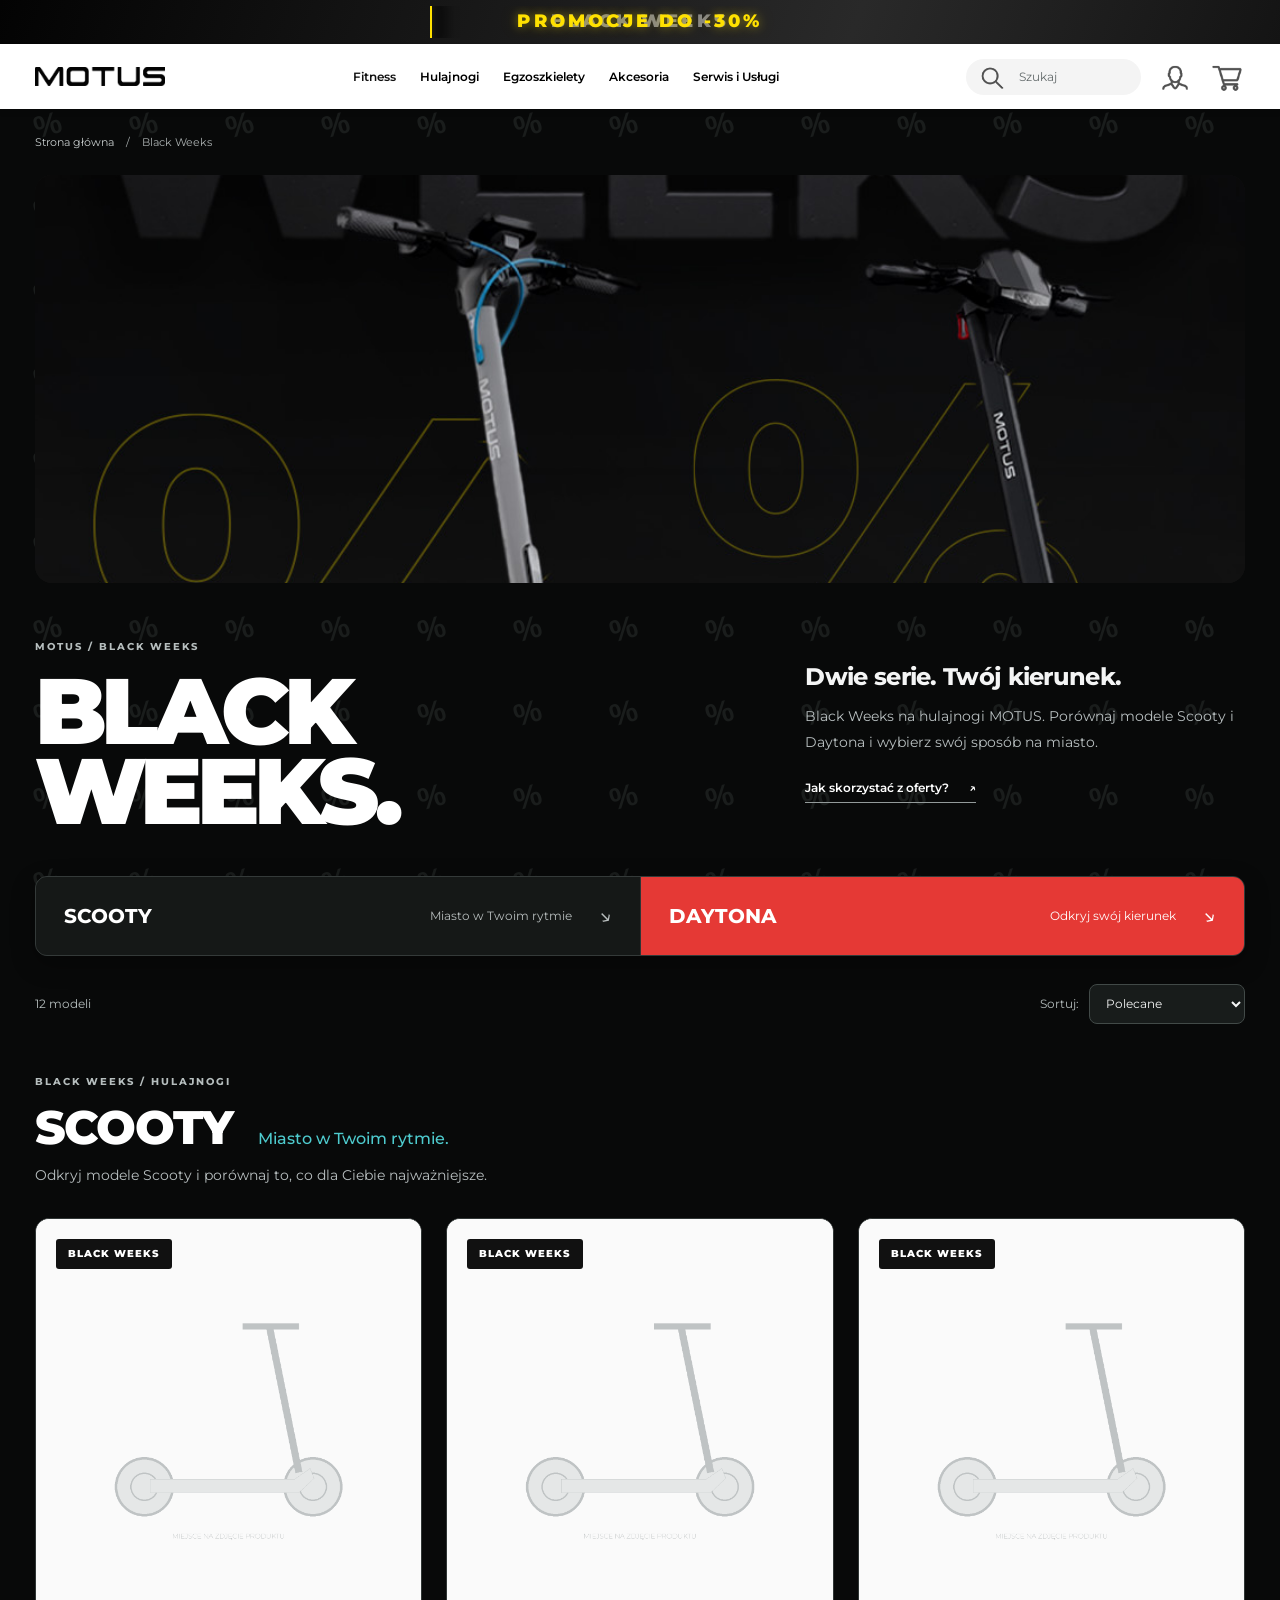
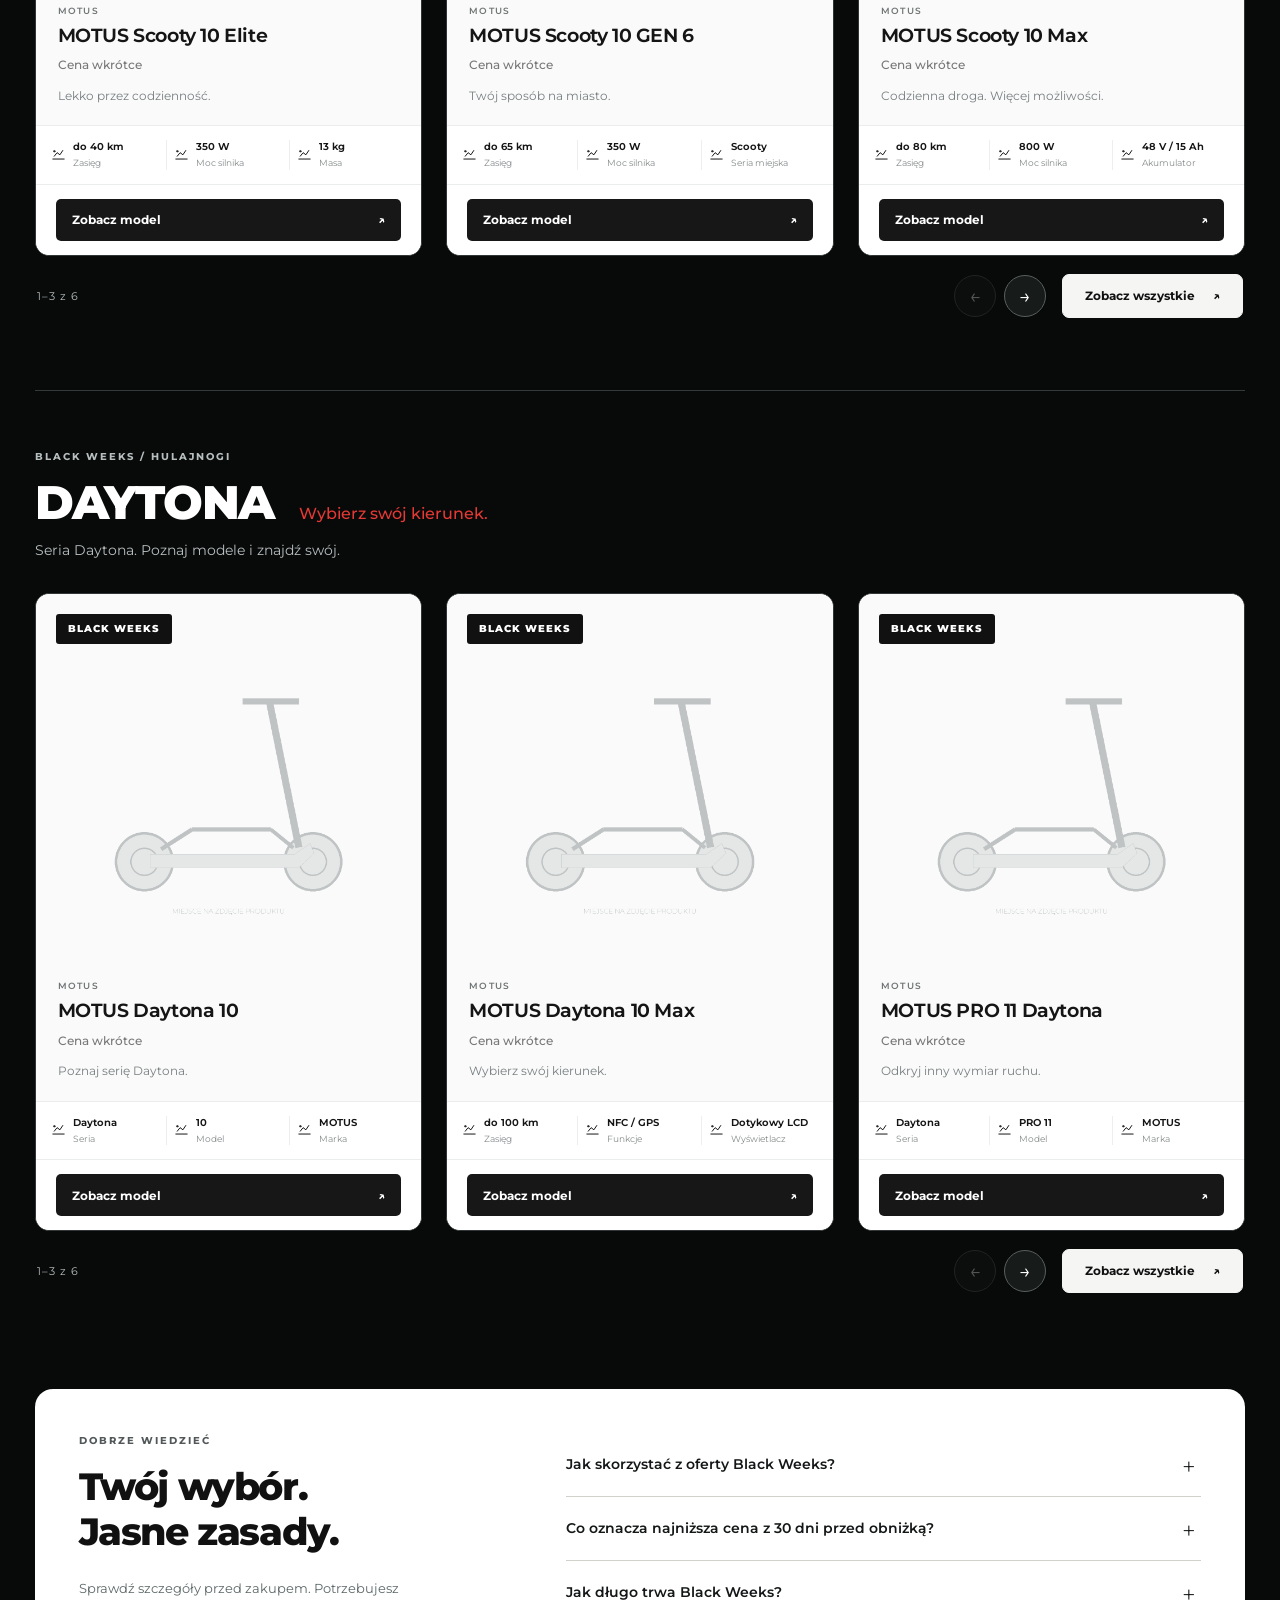
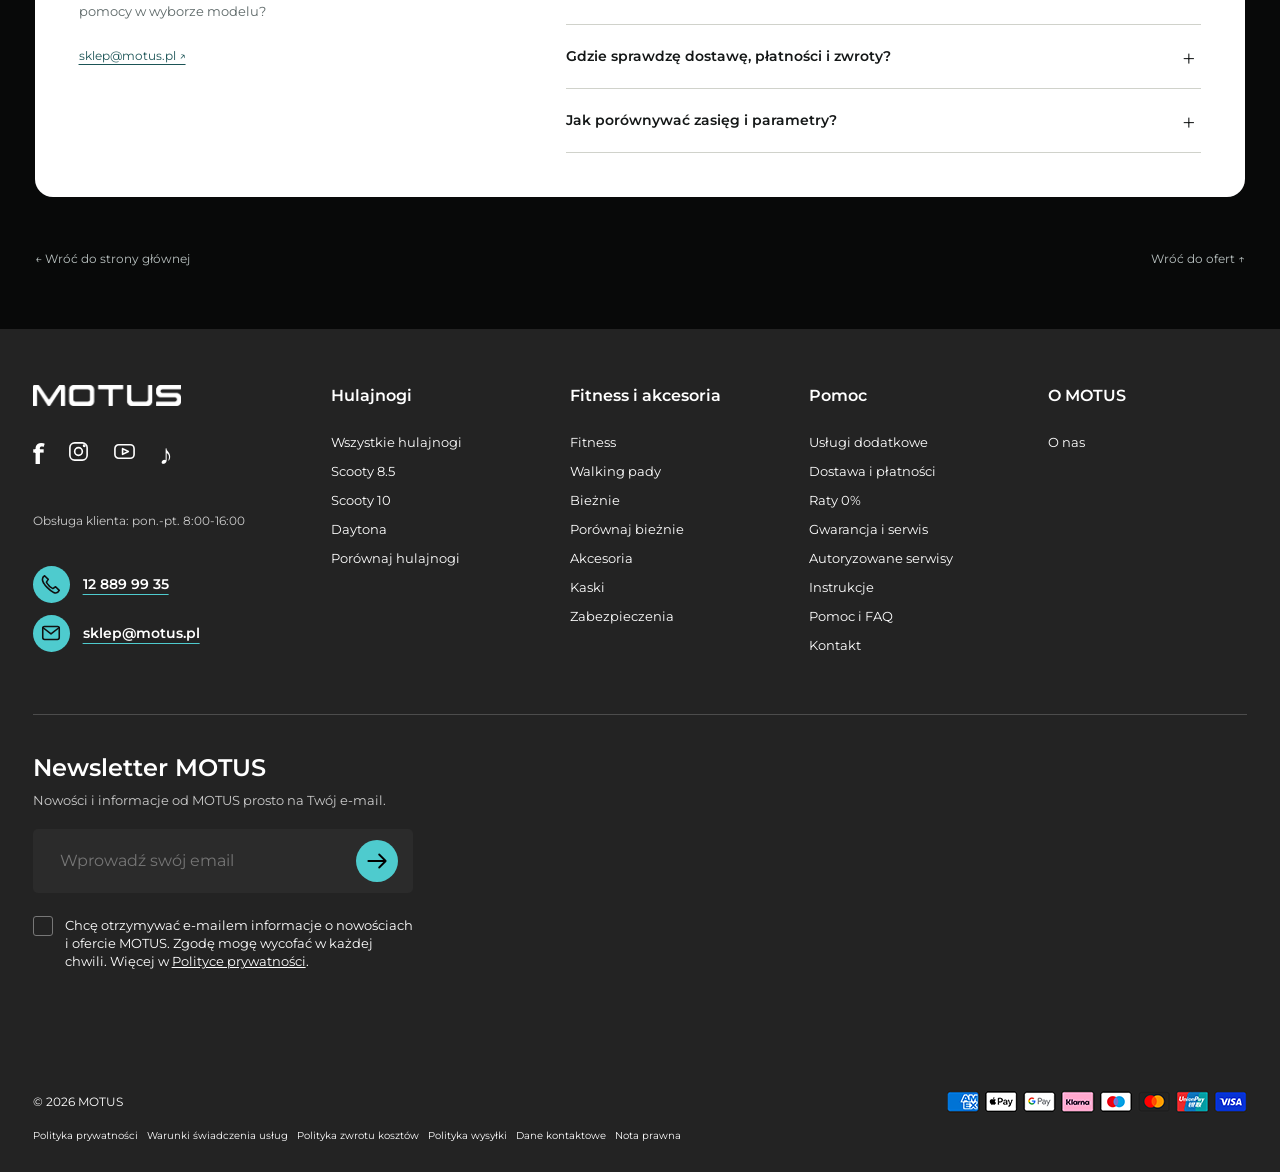
==== commit 57fc041b: "Add files via upload" ====
--- a/black-weeks.html
+++ b/black-weeks.html
@@ -10,7 +10,7 @@
 <symbol id="instagram" viewBox="0 0 24 24"><rect x="3" y="3" width="18" height="18" rx="5"/><circle cx="12" cy="12" r="4"/><circle cx="18" cy="6" r=".7"/></symbol>
 <symbol id="youtube" viewBox="0 0 24 24"><rect x="2" y="5" width="20" height="14" rx="4"/><path d="m10 9 6 3-6 3Z"/></symbol>
 </defs></svg>
-<a class="top-strip bw-topbar" href="black-weeks.html" aria-label="BLACK WEEKS — zobacz oferty"><span>BLACK WEEKS</span></a><header><button class="menu-toggle" type="button" aria-label="Otwórz menu" aria-expanded="false" aria-controls="main-nav"><span></span><span></span><span></span></button><a class="brand" href="index.html" aria-label="MOTUS — strona główna"><img src="assets/motus.png" alt="MOTUS"></a><nav id="main-nav" aria-label="Główna nawigacja"><button type="button" class="nav-inactive" disabled>Fitness</button><button type="button" class="mega-trigger" data-mega="scooters" aria-expanded="false" aria-controls="mega-scooters">Hulajnogi</button><button type="button" class="nav-inactive">Egzoszkielety</button><button type="button" class="nav-inactive">Akcesoria</button><button type="button" class="nav-inactive">Serwis i Usługi</button></nav><div class="tools"><form id="search-form" role="search"><button aria-label="Szukaj"><img class="header-icon" src="assets/icon-search.png" alt=""></button><input aria-label="Wyszukaj produkt" placeholder="Szukaj" maxlength="80"></form><button class="icon-button" data-demo="Panel klienta" aria-label="Konto klienta"><img class="header-icon" src="assets/icon-user.png" alt=""></button><button class="icon-button" data-demo="Twój koszyk jest pusty." aria-label="Koszyk"><img class="header-icon" src="assets/icon-cart.png" alt=""></button></div><div class="mega-shell" id="mega-shell" hidden></div></header><button class="menu-backdrop" type="button" aria-label="Zamknij menu" hidden></button>
+<a class="top-strip bw-topbar" href="black-weeks.html" aria-label="BLACK WEEKS — promocje do -30%, zobacz oferty"><span class="bw-strip-messages" aria-hidden="true"><span class="bw-strip-message">BLACK WEEKS</span><span class="bw-strip-message">PROMOCJE DO -30%</span></span></a><header><button class="menu-toggle" type="button" aria-label="Otwórz menu" aria-expanded="false" aria-controls="main-nav"><span></span><span></span><span></span></button><a class="brand" href="index.html" aria-label="MOTUS — strona główna"><img src="assets/motus.png" alt="MOTUS"></a><nav id="main-nav" aria-label="Główna nawigacja"><button type="button" class="nav-inactive" disabled>Fitness</button><button type="button" class="mega-trigger" data-mega="scooters" aria-expanded="false" aria-controls="mega-scooters">Hulajnogi</button><button type="button" class="nav-inactive">Egzoszkielety</button><button type="button" class="nav-inactive">Akcesoria</button><button type="button" class="nav-inactive">Serwis i Usługi</button></nav><div class="tools"><form id="search-form" role="search"><button aria-label="Szukaj"><img class="header-icon" src="assets/icon-search.png" alt=""></button><input aria-label="Wyszukaj produkt" placeholder="Szukaj" maxlength="80"></form><button class="icon-button" data-demo="Panel klienta" aria-label="Konto klienta"><img class="header-icon" src="assets/icon-user.png" alt=""></button><button class="icon-button" data-demo="Twój koszyk jest pusty." aria-label="Koszyk"><img class="header-icon" src="assets/icon-cart.png" alt=""></button></div><div class="mega-shell" id="mega-shell" hidden></div></header><button class="menu-backdrop" type="button" aria-label="Zamknij menu" hidden></button>
 <main id="main-content" class="bw-main">
 <div class="bw-breadcrumb"><a href="index.html">Strona główna</a><span aria-hidden="true">/</span><span aria-current="page">Black Weeks</span></div>
 <section class="bw-hero" aria-label="Baner BLACK WEEKS MOTUS"><picture><source media="(max-width:600px)" srcset="assets/black-weeks-hero-mobile.jpg" width="1080" height="1350"><img src="assets/black-weeks-hero.jpg" width="1816" height="612" alt="Czarna i grafitowa kompozycja z żółtym akcentem — baner Black Weeks MOTUS" fetchpriority="high"></picture></section>
--- a/black-weeks.css
+++ b/black-weeks.css
@@ -90,3 +90,26 @@
 header nav button.nav-inactive:disabled:hover{color:inherit}
 @media(max-width:1024px){.bw-page .bw-category-nav a>span{font-size:11px;gap:12px}.bw-page .bw-intro{gap:28px}.bw-page .bw-category-nav a{padding:18px 22px}.bw-page .bw-section-head h2{gap:18px}}
 @media(max-width:600px){.bw-page .bw-intro{padding:32px 4px;gap:24px}.bw-page .bw-intro-copy{justify-self:start}.bw-page .bw-category-nav a{padding:15px 18px;min-height:62px}.bw-page .bw-category-nav strong{font-size:16px}.bw-page .bw-category-nav a>span{display:none}.bw-page .bw-shopping-tools{padding-top:20px;gap:10px}.bw-page .bw-product-section{padding:32px 0 22px}.bw-page .bw-product-section+.bw-product-section{margin-top:16px;padding-top:36px}.bw-page .bw-section-head h2{font-size:36px;display:block;letter-spacing:-1px}.bw-page .bw-section-head h2 span{display:block;font-size:14px;margin-top:8px}.bw-page .bw-section-head{margin-bottom:22px}.bw-page .bw-help{margin-top:32px}}
+
+
+/* Revision 22: synchronized right-to-left sale wipe. */
+.bw-page{--bw-scooty:var(--aqua);--bw-daytona:#e53935}
+.bw-page .bw-category-nav a[href="#scooty"].is-active,
+.bw-page .bw-category-nav a[href="#scooty"].is-active strong{background:var(--bw-scooty);color:#fff}
+.bw-page .bw-category-nav a[href="#daytona"].is-active{background:var(--bw-daytona);color:#fff}
+.bw-page .bw-category-nav a[href="#daytona"].is-active strong{color:#fff}
+.bw-page #scooty .bw-section-head h2 span{color:var(--bw-scooty)}
+.bw-page #daytona .bw-section-head h2 span{color:var(--bw-daytona)}
+a.bw-topbar,a.bw-topbar:hover{color:#888;overflow:hidden}
+a.bw-topbar span,a.bw-topbar:hover span,a.bw-topbar:focus-visible span{animation:none;text-shadow:none;transform:none;will-change:auto}
+a.bw-topbar .bw-strip-messages{position:relative;display:block;width:min(100%,420px);height:1.8em;overflow:hidden;isolation:isolate;font-weight:850}
+a.bw-topbar .bw-strip-messages .bw-strip-message{position:absolute;inset:0;display:flex;align-items:center;justify-content:center;white-space:nowrap;font-size:inherit;color:#888;animation:bw-wipe-title 12s linear infinite;will-change:clip-path;transform:none;text-shadow:none}
+a.bw-topbar .bw-strip-messages .bw-strip-message:nth-child(2){color:#ffe100;text-shadow:0 0 10px #ffe10070,0 0 22px #ffe10030;animation-name:bw-wipe-sale;animation-delay:0s}
+a.bw-topbar .bw-strip-messages::after{content:'';position:absolute;top:0;bottom:0;left:0;width:2px;background:#ffe100;box-shadow:8px 0 12px 6px #050505b3,-2px 0 8px #ffe10070;pointer-events:none;z-index:2;animation:bw-wipe-line 12s linear infinite}
+@keyframes bw-wipe-title{0%,40%{clip-path:inset(0 0 0 0)}48%,90%{clip-path:inset(0 100% 0 0)}90.01%{clip-path:inset(0 0 0 100%)}98%,100%{clip-path:inset(0 0 0 0)}}
+@keyframes bw-wipe-sale{0%,40%{clip-path:inset(0 0 0 100%)}48%,90%{clip-path:inset(0 0 0 0)}98%,100%{clip-path:inset(0 100% 0 0)}}
+@keyframes bw-wipe-line{0%,39.99%{left:100%;opacity:0}40%{left:100%;opacity:1}48%{left:0;opacity:1}48.01%,89.99%{left:100%;opacity:0}90%{left:100%;opacity:1}98%{left:0;opacity:1}98.01%,100%{left:0;opacity:0}}
+a.bw-topbar:hover .bw-strip-messages .bw-strip-message,a.bw-topbar:focus-visible .bw-strip-messages .bw-strip-message{animation-play-state:paused}
+a.bw-topbar:hover .bw-strip-messages::after,a.bw-topbar:focus-visible .bw-strip-messages::after{animation-play-state:paused}
+@media(max-width:600px){a.bw-topbar .bw-strip-messages{font-size:12px;letter-spacing:2px}}
+@media(prefers-reduced-motion:reduce){a.bw-topbar .bw-strip-messages .bw-strip-message{animation:none;clip-path:none;will-change:auto}a.bw-topbar .bw-strip-messages .bw-strip-message:nth-child(2),a.bw-topbar .bw-strip-messages::after{display:none}}
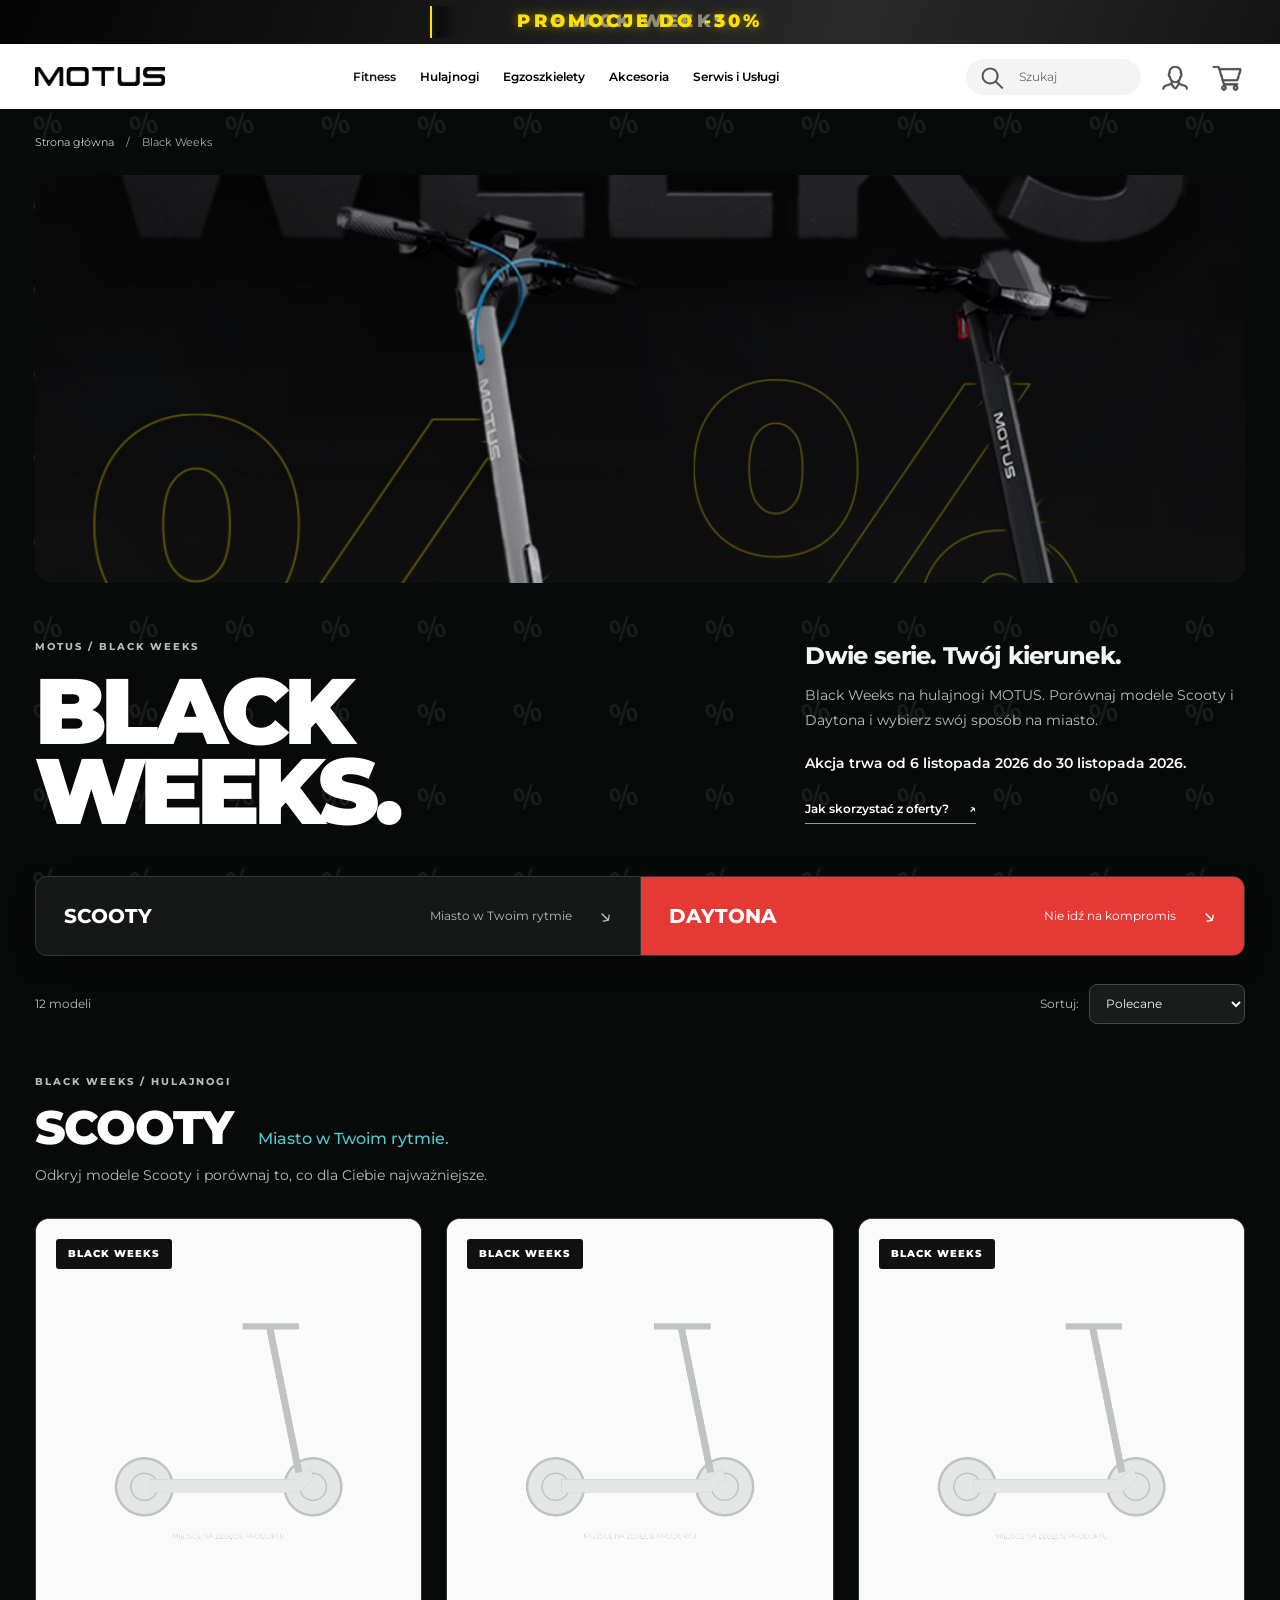
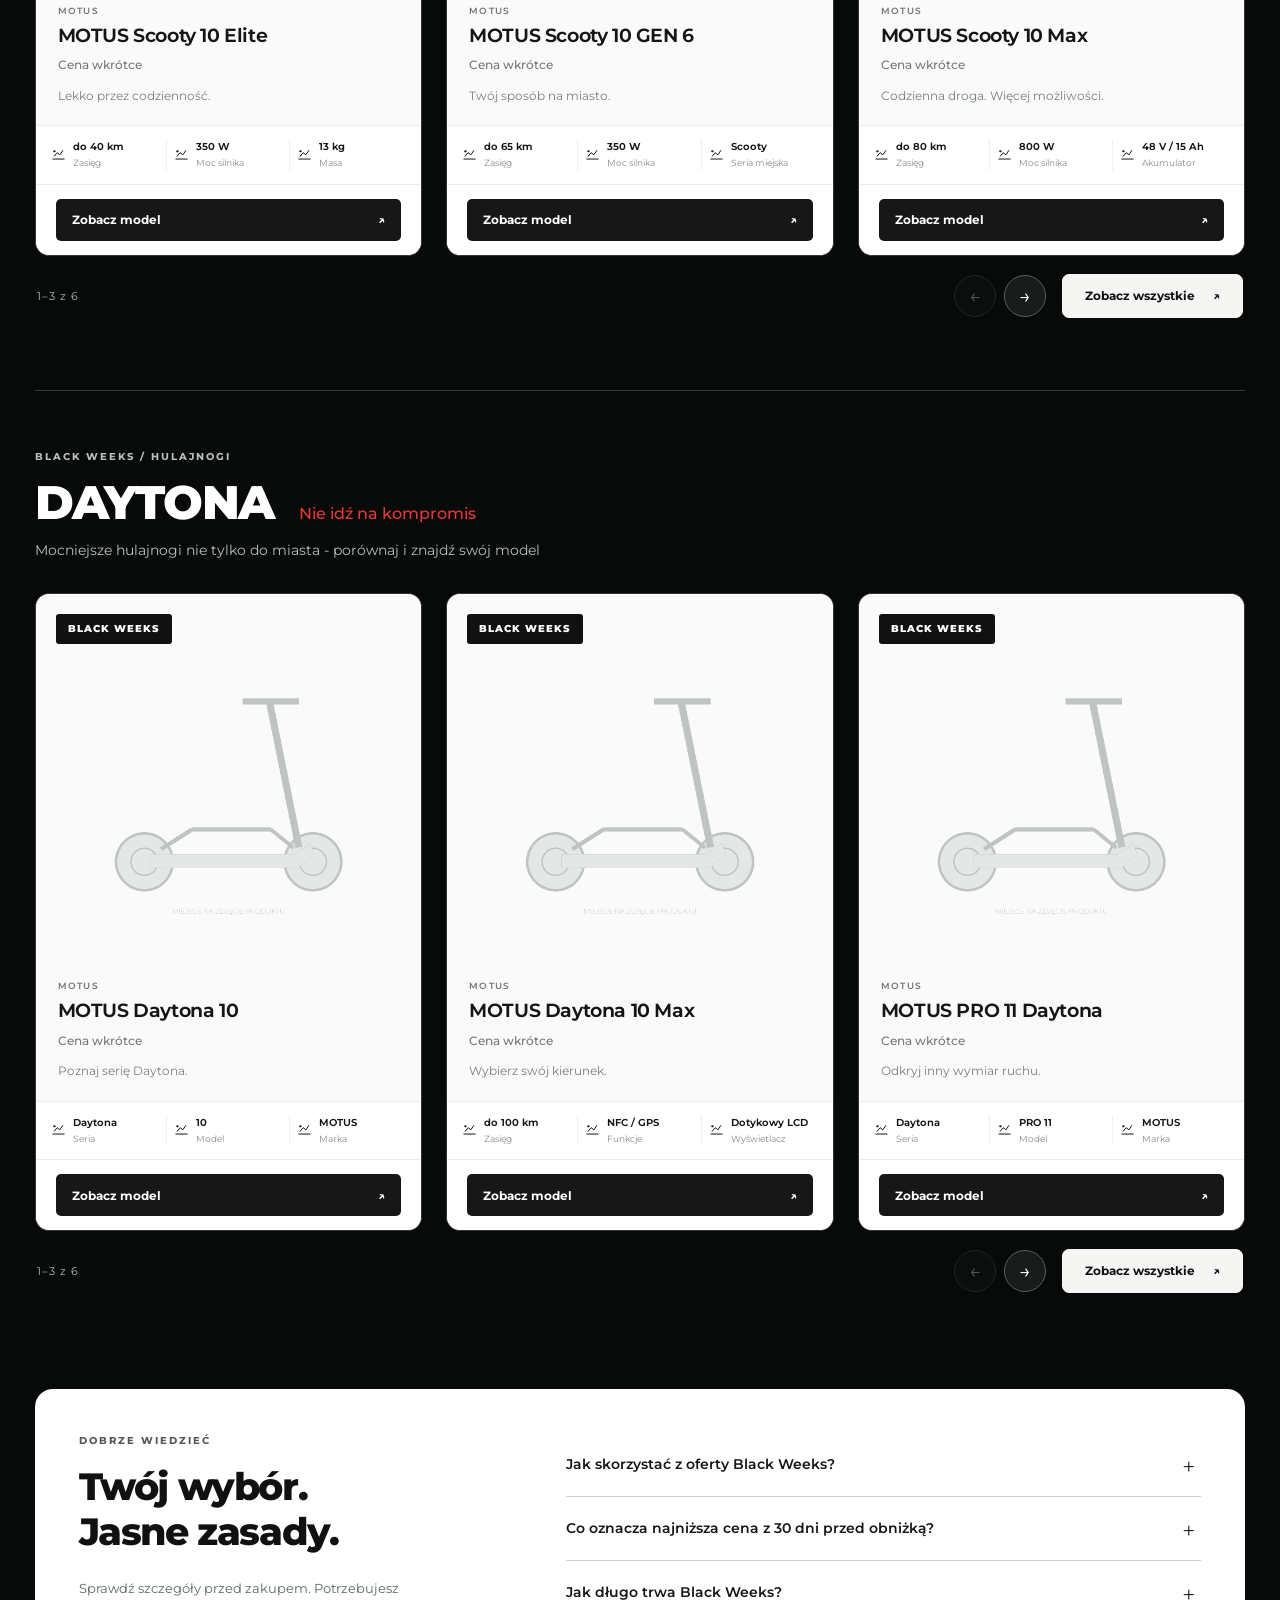
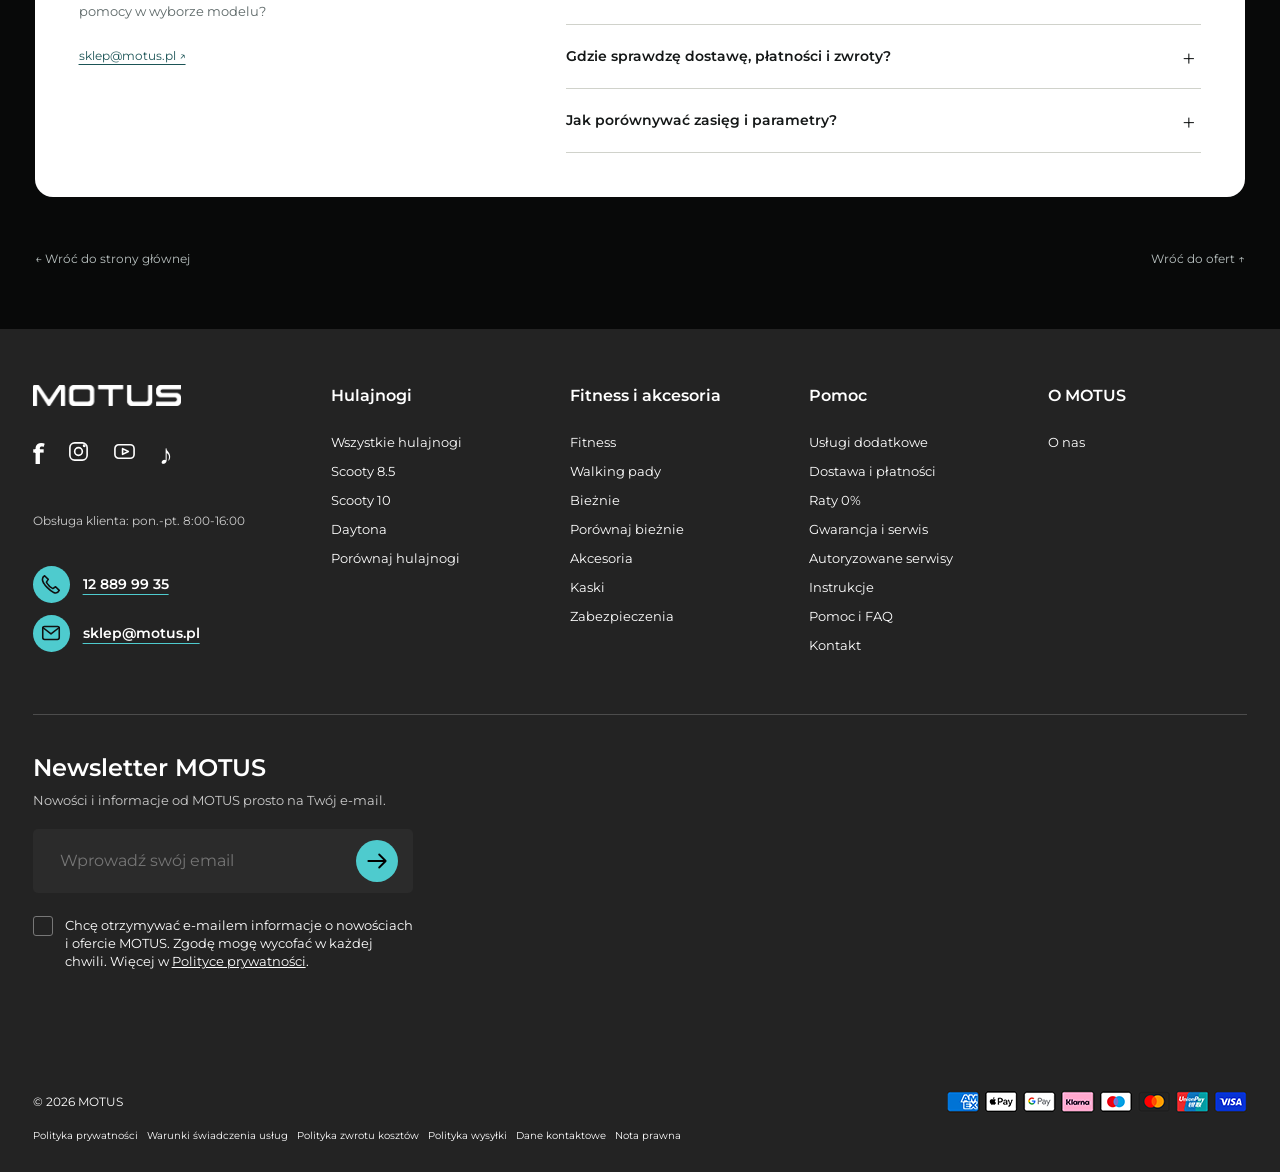
==== commit c3246cf2: "Add files via upload" ====
--- a/black-weeks.html
+++ b/black-weeks.html
@@ -15,13 +15,13 @@
 <div class="bw-breadcrumb"><a href="index.html">Strona główna</a><span aria-hidden="true">/</span><span aria-current="page">Black Weeks</span></div>
 <section class="bw-hero" aria-label="Baner BLACK WEEKS MOTUS"><picture><source media="(max-width:600px)" srcset="assets/black-weeks-hero-mobile.jpg" width="1080" height="1350"><img src="assets/black-weeks-hero.jpg" width="1816" height="612" alt="Czarna i grafitowa kompozycja z żółtym akcentem — baner Black Weeks MOTUS" fetchpriority="high"></picture></section>
 <section class="bw-intro" aria-labelledby="bw-title"><div><p class="bw-kicker">MOTUS / BLACK WEEKS</p><h1 id="bw-title">BLACK<br><span>WEEKS.</span></h1></div><div class="bw-intro-copy"><p>Dwie serie. Twój kierunek.</p><p>Black Weeks na hulajnogi MOTUS. Porównaj modele Scooty i Daytona i wybierz swój sposób na miasto.</p><p class="bw-dates" id="bw-dates" hidden></p><a class="bw-inline-link" href="#bw-faq">Jak skorzystać z oferty? <span aria-hidden="true">↗</span></a></div></section>
-<nav class="bw-category-nav" aria-label="Serie hulajnóg Black Weeks"><a href="#scooty" class="is-active" aria-current="location"><strong>Scooty</strong><span>Miasto w Twoim rytmie <b aria-hidden="true">↘</b></span></a><a href="#daytona"><strong>Daytona</strong><span>Odkryj swój kierunek <b aria-hidden="true">↘</b></span></a></nav>
+<nav class="bw-category-nav" aria-label="Serie hulajnóg Black Weeks"><a href="#scooty" class="is-active" aria-current="location"><strong>Scooty</strong><span>Miasto w Twoim rytmie <b aria-hidden="true">↘</b></span></a><a href="#daytona"><strong>Daytona</strong><span>Nie idź na kompromis <b aria-hidden="true">↘</b></span></a></nav>
 <div class="bw-shopping-tools"><p id="bw-count" role="status">Oferty Black Weeks</p><label>Sortuj: <select id="bw-sort"><option value="recommended">Polecane</option><option value="price-up">Cena: rosnąco</option><option value="price-down">Cena: malejąco</option><option value="name">Nazwa: A–Z</option></select></label></div>
 
 
 <section class="bw-product-section" id="scooty" aria-labelledby="scooty-title"><div class="bw-section-head"><div><p class="bw-kicker">BLACK WEEKS / HULAJNOGI</p><h2 id="scooty-title">Scooty<span>Miasto w Twoim rytmie.</span></h2><p>Odkryj modele Scooty i porównaj to, co dla Ciebie najważniejsze.</p></div></div><div class="bw-carousel" data-carousel="scooty"><div class="bw-product-grid" data-product-group="scooty" tabindex="0" aria-label="Oferty scooty — przewijaj poziomo"></div><div class="bw-carousel-bottom"><p class="bw-carousel-status" aria-live="polite"></p><div><button type="button" class="bw-carousel-prev" aria-label="Poprzednie produkty scooty">←</button><button type="button" class="bw-carousel-next" aria-label="Następne produkty scooty">→</button><button type="button" class="bw-see-all">Zobacz wszystkie <span aria-hidden="true">↗</span></button></div></div></div></section>
-<section class="bw-product-section" id="daytona" aria-labelledby="daytona-title"><div class="bw-section-head"><div><p class="bw-kicker">BLACK WEEKS / HULAJNOGI</p><h2 id="daytona-title">Daytona<span>Wybierz swój kierunek.</span></h2><p>Seria Daytona. Poznaj modele i znajdź swój.</p></div></div><div class="bw-carousel" data-carousel="daytona"><div class="bw-product-grid" data-product-group="daytona" tabindex="0" aria-label="Oferty daytona — przewijaj poziomo"></div><div class="bw-carousel-bottom"><p class="bw-carousel-status" aria-live="polite"></p><div><button type="button" class="bw-carousel-prev" aria-label="Poprzednie produkty daytona">←</button><button type="button" class="bw-carousel-next" aria-label="Następne produkty daytona">→</button><button type="button" class="bw-see-all">Zobacz wszystkie <span aria-hidden="true">↗</span></button></div></div></div></section>
-<section class="bw-help" id="bw-faq" aria-labelledby="bw-faq-title"><div><p class="bw-kicker">DOBRZE WIEDZIEĆ</p><h2 id="bw-faq-title">Twój wybór.<br>Jasne zasady.</h2><p>Sprawdź szczegóły przed zakupem. Potrzebujesz pomocy w wyborze modelu?</p><a href="mailto:sklep@motus.pl">sklep@motus.pl ↗</a></div><div class="bw-faq-list"><details><summary>Jak skorzystać z oferty Black Weeks?</summary><p>Wybierz serię hulajnóg, porównaj modele i otwórz szczegóły interesującego produktu. Przed zakupem sprawdź cenę, dostępność i warunki oferty na jego karcie.</p></details><details><summary>Co oznacza najniższa cena z 30 dni przed obniżką?</summary><p>To najniższa cena produktu z 30 dni poprzedzających wprowadzenie obniżki. Pozwala porównać aktualną ofertę z wcześniejszą ceną. Podany procent obniżki jest liczony od tej wartości.</p></details><details><summary>Jak długo trwa Black Weeks?</summary><p id="bw-duration">Termin akcji pojawi się po potwierdzeniu harmonogramu. Aktualne warunki sprawdzisz przy wybranej ofercie.</p><a data-campaign-link="termsUrl" hidden>Regulamin Black Weeks ↗</a></details><details><summary>Gdzie sprawdzę dostawę, płatności i zwroty?</summary><p>Szczegóły dostawy, dostępnych płatności oraz zwrotów sprawdzisz w warunkach sklepu i przed złożeniem zamówienia.</p><div class="bw-faq-links"><a data-campaign-link="shippingUrl" hidden>Dostawa i płatności ↗</a><a data-campaign-link="returnsUrl" hidden>Warunki zwrotów ↗</a></div></details><details><summary>Jak porównywać zasięg i parametry?</summary><p>Parametry prezentowane na kafelkach ułatwiają pierwszy wybór. Zasięg „do” jest wartością maksymalną deklarowaną dla określonych warunków. Pełną specyfikację i ograniczenia użytkowania sprawdź na karcie modelu.</p></details></div></section>
+<section class="bw-product-section" id="daytona" aria-labelledby="daytona-title"><div class="bw-section-head"><div><p class="bw-kicker">BLACK WEEKS / HULAJNOGI</p><h2 id="daytona-title">Daytona<span>Nie idź na kompromis</span></h2><p>Mocniejsze hulajnogi nie tylko do miasta - porównaj i znajdź swój model</p></div></div><div class="bw-carousel" data-carousel="daytona"><div class="bw-product-grid" data-product-group="daytona" tabindex="0" aria-label="Oferty daytona — przewijaj poziomo"></div><div class="bw-carousel-bottom"><p class="bw-carousel-status" aria-live="polite"></p><div><button type="button" class="bw-carousel-prev" aria-label="Poprzednie produkty daytona">←</button><button type="button" class="bw-carousel-next" aria-label="Następne produkty daytona">→</button><button type="button" class="bw-see-all">Zobacz wszystkie <span aria-hidden="true">↗</span></button></div></div></div></section>
+<section class="bw-help" id="bw-faq" aria-labelledby="bw-faq-title"><div><p class="bw-kicker">DOBRZE WIEDZIEĆ</p><h2 id="bw-faq-title">Twój wybór.<br>Jasne zasady.</h2><p>Sprawdź szczegóły przed zakupem. Potrzebujesz pomocy w wyborze modelu?</p><a href="mailto:sklep@motus.pl">sklep@motus.pl ↗</a></div><div class="bw-faq-list"><details><summary>Jak skorzystać z oferty Black Weeks?</summary><p>Wybierz serię hulajnóg, porównaj modele i otwórz szczegóły interesującego produktu. Przed zakupem sprawdź cenę, dostępność i warunki oferty na jego karcie.</p></details><details><summary>Co oznacza najniższa cena z 30 dni przed obniżką?</summary><p>To najniższa cena produktu z 30 dni poprzedzających wprowadzenie obniżki. Pozwala porównać aktualną ofertę z wcześniejszą ceną. Podany procent obniżki jest liczony od tej wartości.</p></details><details><summary>Jak długo trwa Black Weeks?</summary><p id="bw-duration">Black Weeks w Motus trwa od 6 do 30 listopada 2026 r. włącznie.</p><a data-campaign-link="termsUrl" hidden>Regulamin Black Weeks ↗</a></details><details><summary>Gdzie sprawdzę dostawę, płatności i zwroty?</summary><p>Szczegóły dostawy, dostępnych płatności oraz zwrotów sprawdzisz w warunkach sklepu i przed złożeniem zamówienia.</p><div class="bw-faq-links"><a data-campaign-link="shippingUrl" hidden>Dostawa i płatności ↗</a><a data-campaign-link="returnsUrl" hidden>Warunki zwrotów ↗</a></div></details><details><summary>Jak porównywać zasięg i parametry?</summary><p>Parametry prezentowane na kafelkach ułatwiają pierwszy wybór. Zasięg „do” jest wartością maksymalną deklarowaną dla określonych warunków. Pełną specyfikację i ograniczenia użytkowania sprawdź na karcie modelu.</p></details></div></section>
 <div class="bw-bottom-cta"><a href="index.html">← Wróć do strony głównej</a><a href="#bw-title">Wróć do ofert ↑</a></div>
 <noscript><p class="bw-noscript">Włącz JavaScript, aby wyświetlić oferty i sortować produkty.</p></noscript></main><footer><div class="footer-top"><section class="contact"><a href="index.html"><img class="footer-logo" src="assets/motus-white.png" alt="MOTUS"></a><div class="socials"><button data-demo="Facebook MOTUS" aria-label="Facebook"><b>f</b></button><button data-demo="Instagram MOTUS" aria-label="Instagram"><svg><use href="#instagram"/></svg></button><button data-demo="YouTube MOTUS" aria-label="YouTube"><svg><use href="#youtube"/></svg></button><button data-demo="TikTok MOTUS" aria-label="TikTok"><b>♪</b></button></div><p>Obsługa klienta: pon.-pt. 8:00-16:00</p><a class="contact-link" href="tel:+48128899935"><i><svg><use href="#phone"/></svg></i>12 889 99 35</a><a class="contact-link" href="mailto:sklep@motus.pl"><i><svg><use href="#mail"/></svg></i>sklep@motus.pl</a></section><section><h2>Hulajnogi</h2><div class="footer-links" data-links="Wszystkie hulajnogi|Scooty 8.5|Scooty 10|Daytona|Porównaj hulajnogi"></div></section><section><h2>Fitness i akcesoria</h2><div class="footer-links" data-links="Fitness|Walking pady|Bieżnie|Porównaj bieżnie|Akcesoria|Kaski|Zabezpieczenia"></div></section><section><h2>Pomoc</h2><div class="footer-links" data-links="Usługi dodatkowe|Dostawa i płatności|Raty 0%|Gwarancja i serwis|Autoryzowane serwisy|Instrukcje|Pomoc i FAQ|Kontakt"></div></section><section><h2>O MOTUS</h2><div class="footer-links" data-links="O nas"></div></section></div><section class="footer-news"><h2>Newsletter MOTUS</h2><p>Nowości i informacje od MOTUS prosto na Twój e-mail.</p><form class="newsletter dark" novalidate><div class="email-row"><input type="email" autocomplete="email" inputmode="email" aria-label="Twój e-mail do newslettera" placeholder="Wprowadź swój email" required maxlength="254"><button type="submit" aria-label="Zapisz się do newslettera"><svg><use href="#arrow"/></svg></button></div><label class="consent"><input type="checkbox" required><span>Chcę otrzymywać e-mailem informacje o nowościach i ofercie MOTUS. Zgodę mogę wycofać w każdej chwili. Więcej w <button type="button" data-demo="Polityka prywatności">Polityce prywatności</button>.</span></label><p class="form-status" aria-live="polite"></p></form></section><div class="footer-bottom"><div><p>© 2026 MOTUS</p><div class="legal" data-links="Polityka prywatności|Warunki świadczenia usług|Polityka zwrotu kosztów|Polityka wysyłki|Dane kontaktowe|Nota prawna"></div></div><img src="assets/payments.png" alt="Placeholder metod płatności"></div></footer>
 <dialog id="info-dialog"><button class="close" aria-label="Zamknij">×</button><p class="eyebrow">MOTUS</p><h2></h2><p class="dialog-copy"></p><button class="dialog-ok">Rozumiem</button></dialog><div class="toast" role="status"></div><noscript><p class="no-js">Włącz JavaScript, aby korzystać z formularzy i wyszukiwarki.</p></noscript></body></html>
